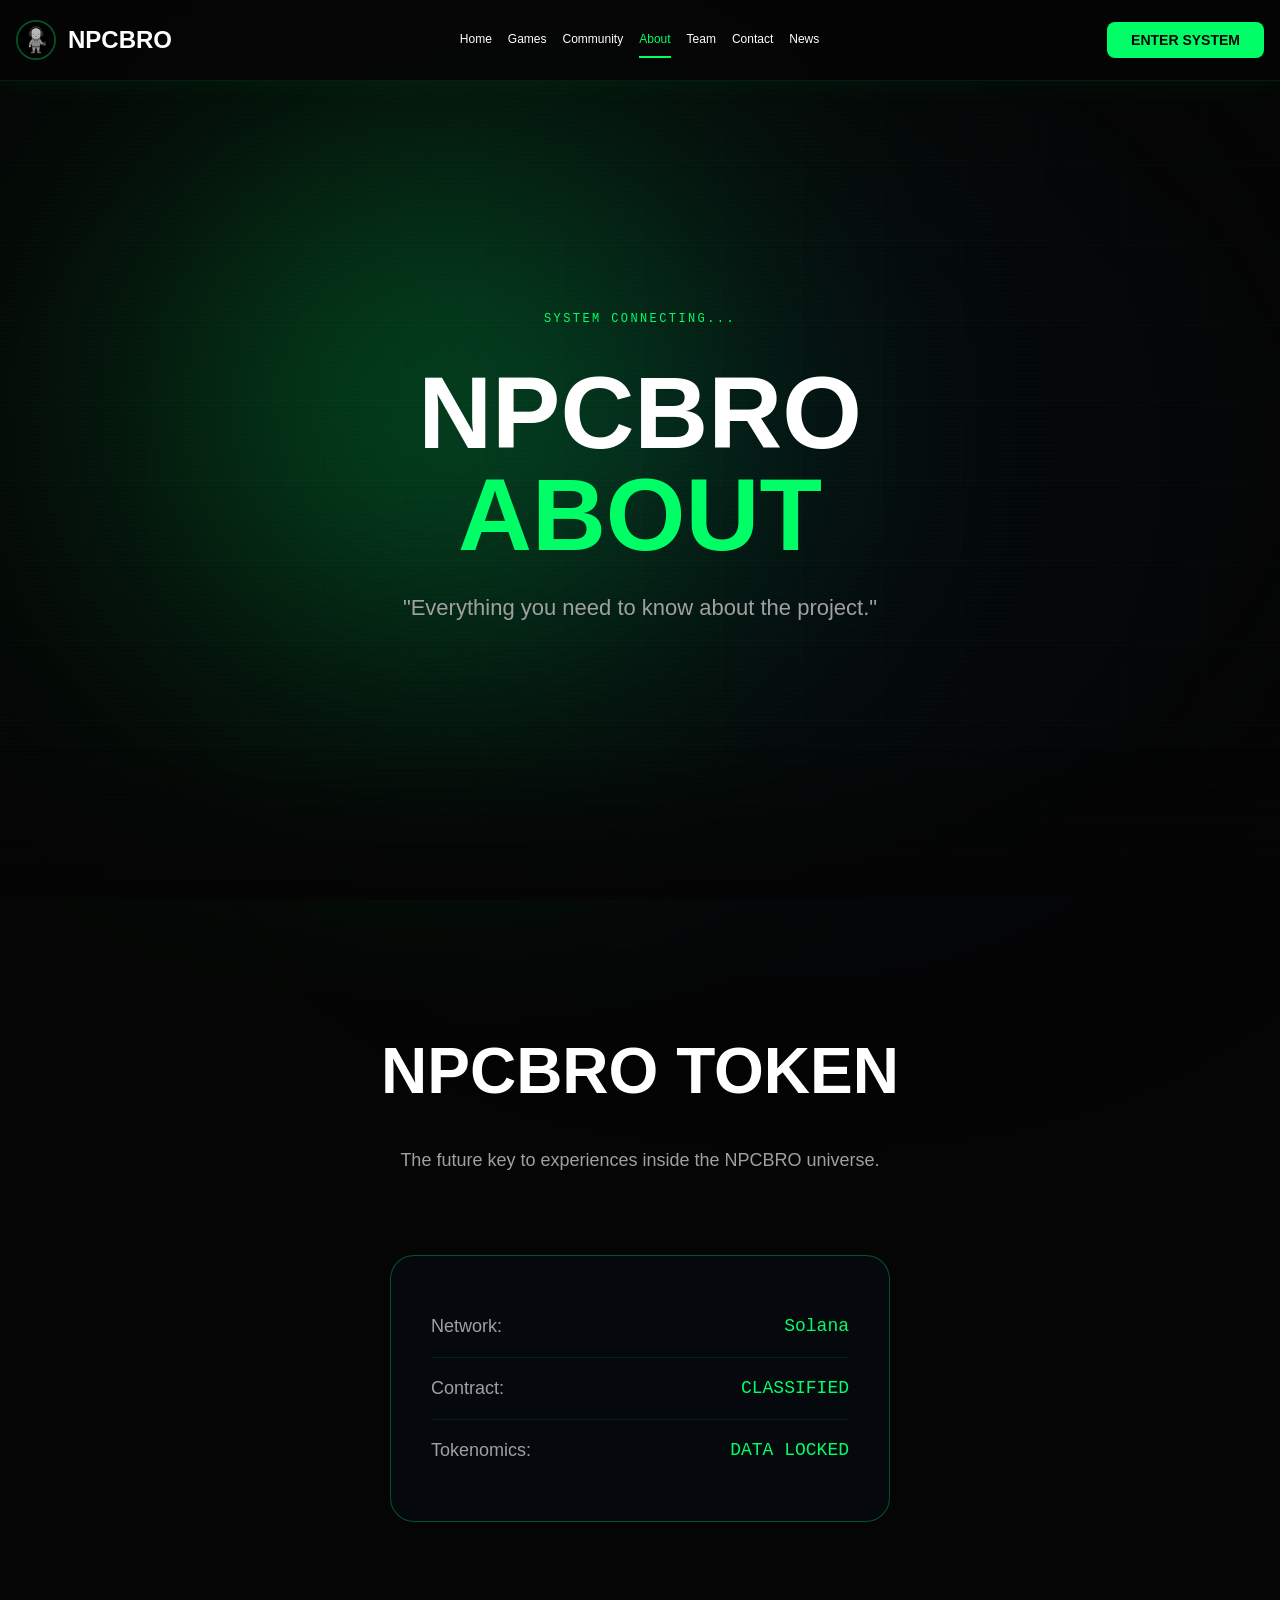
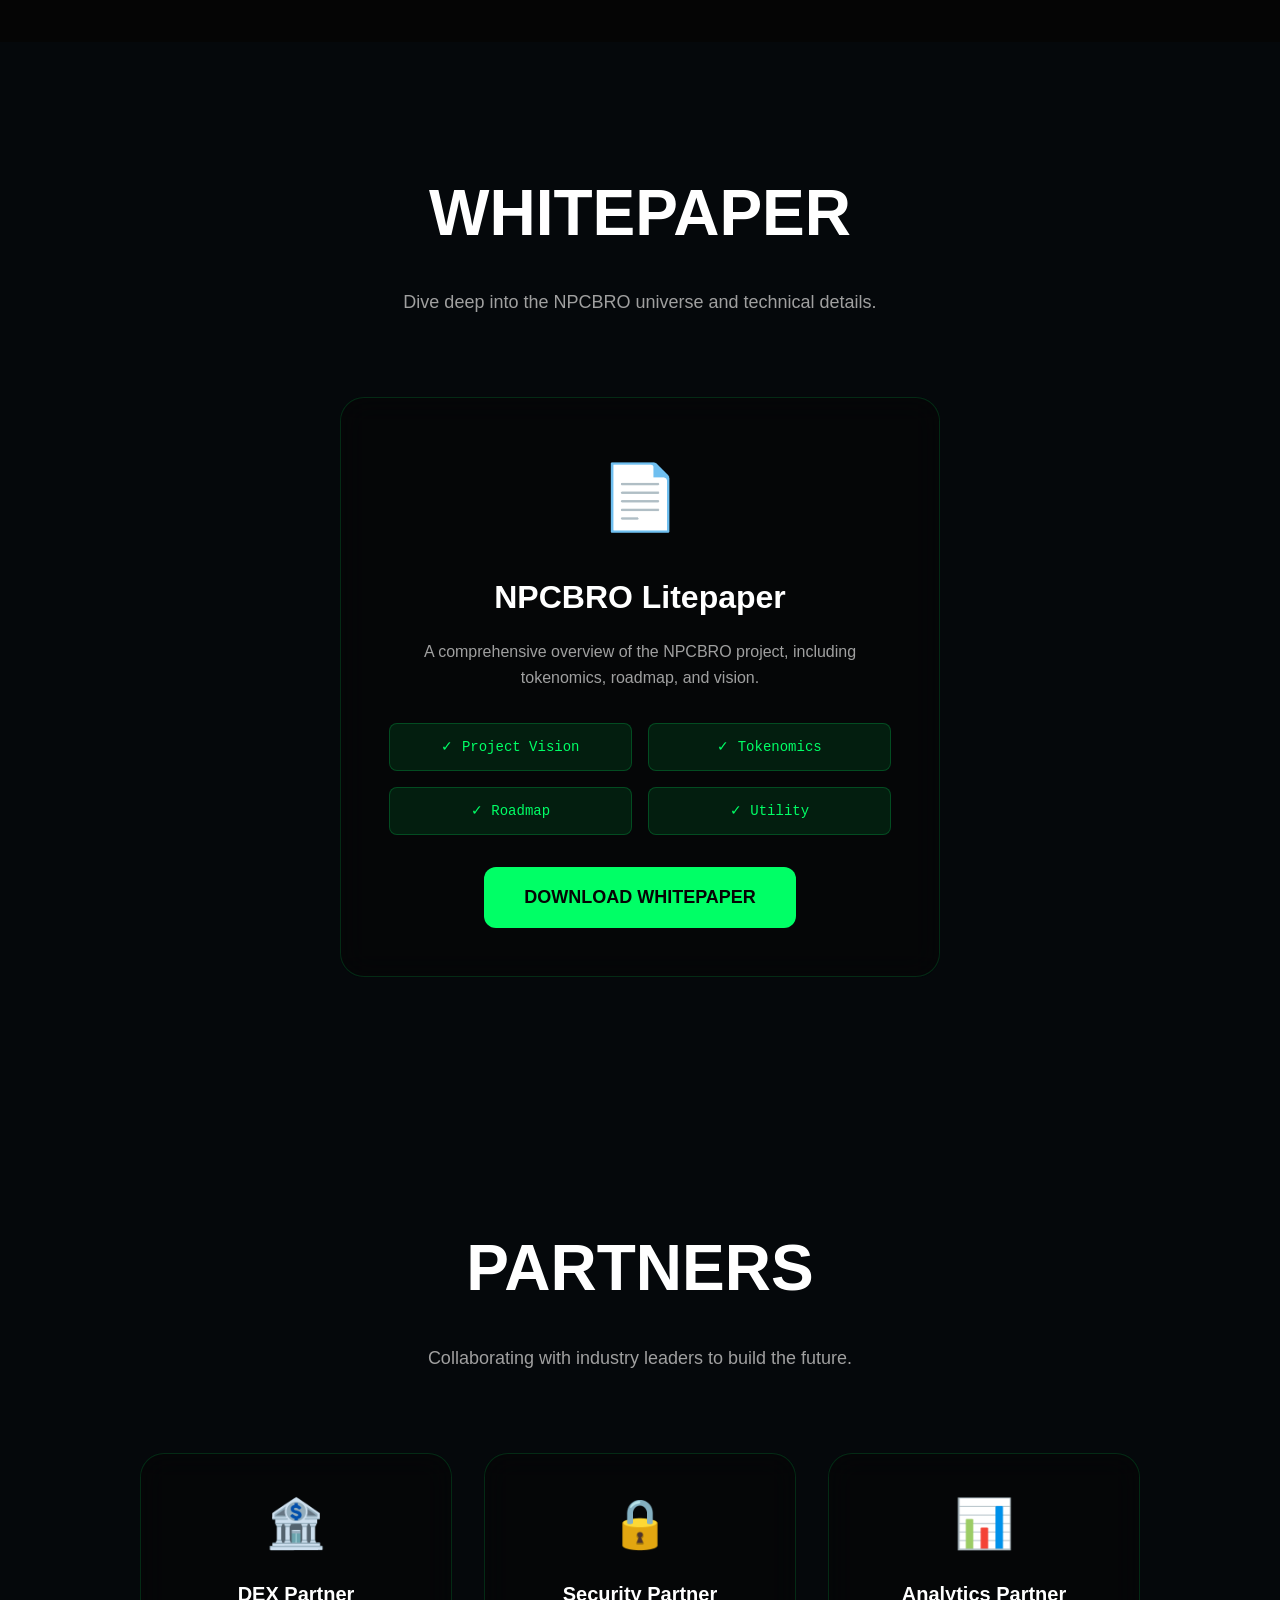
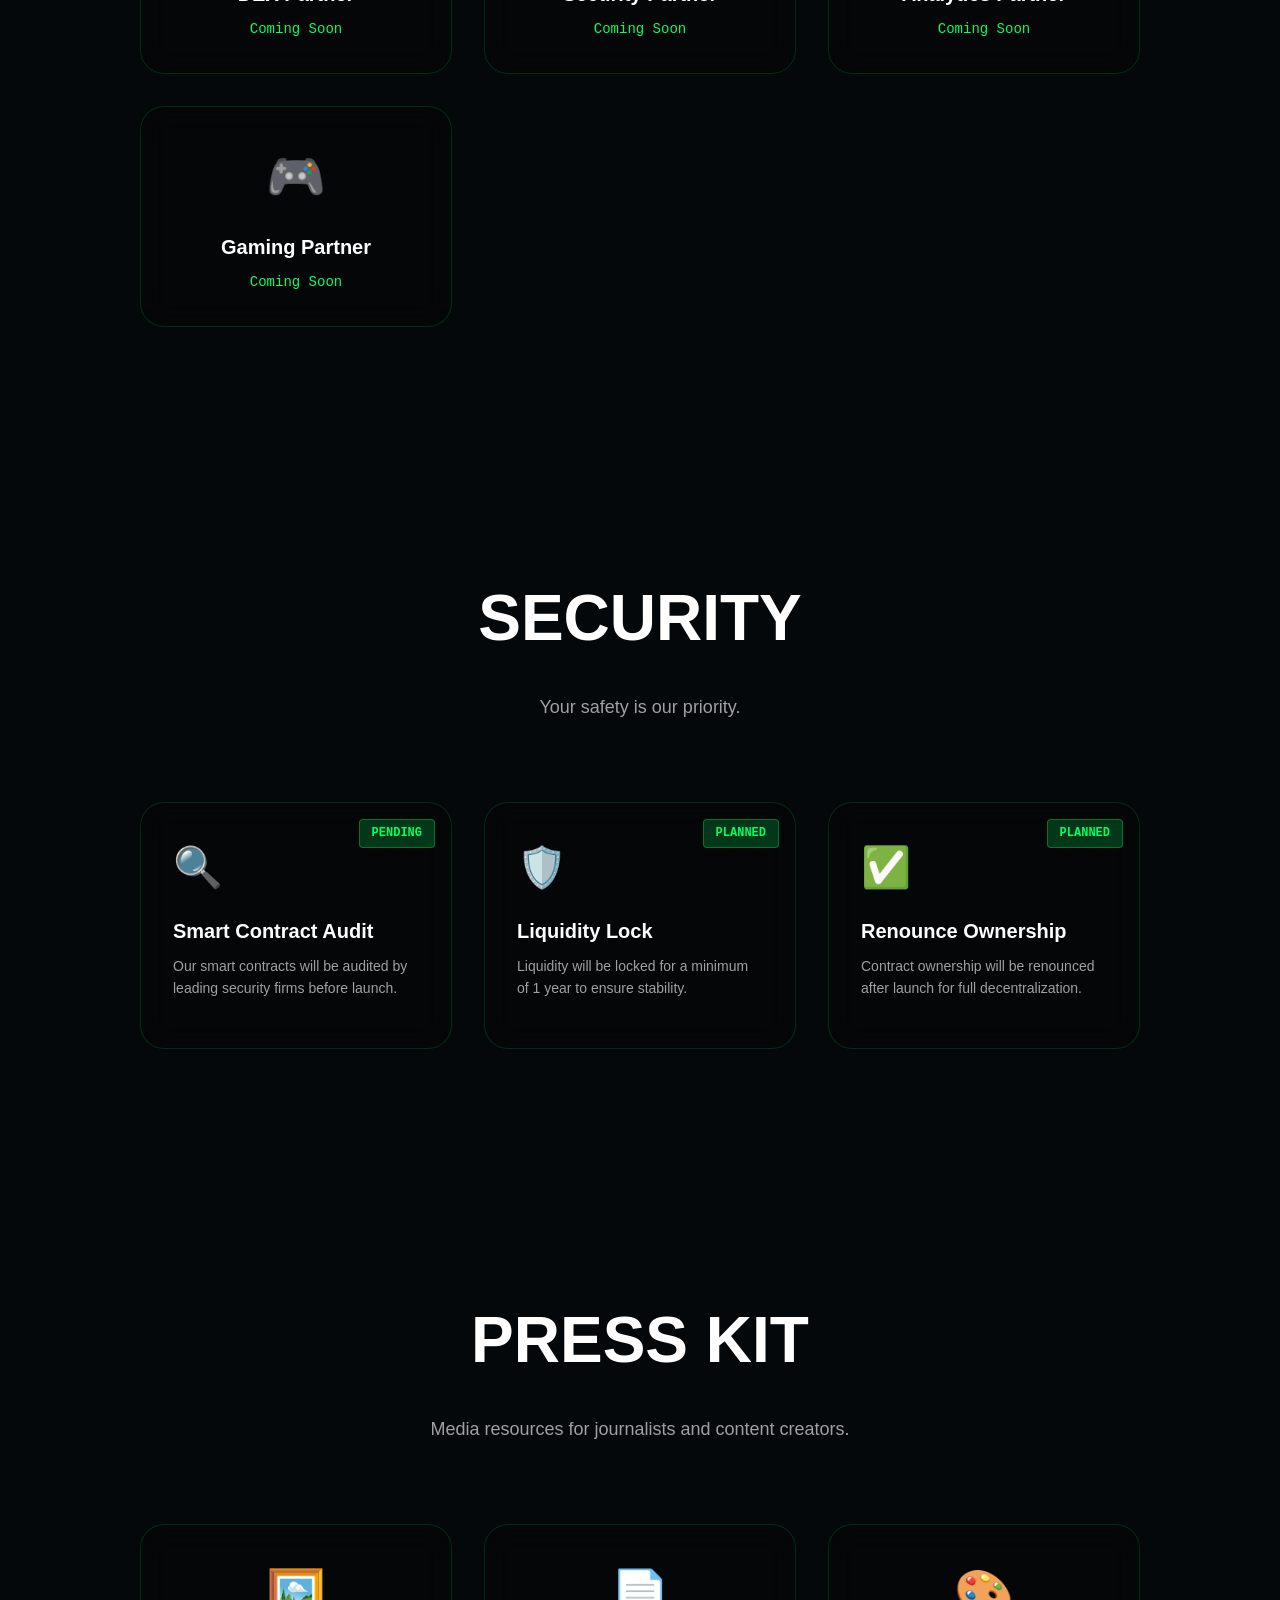
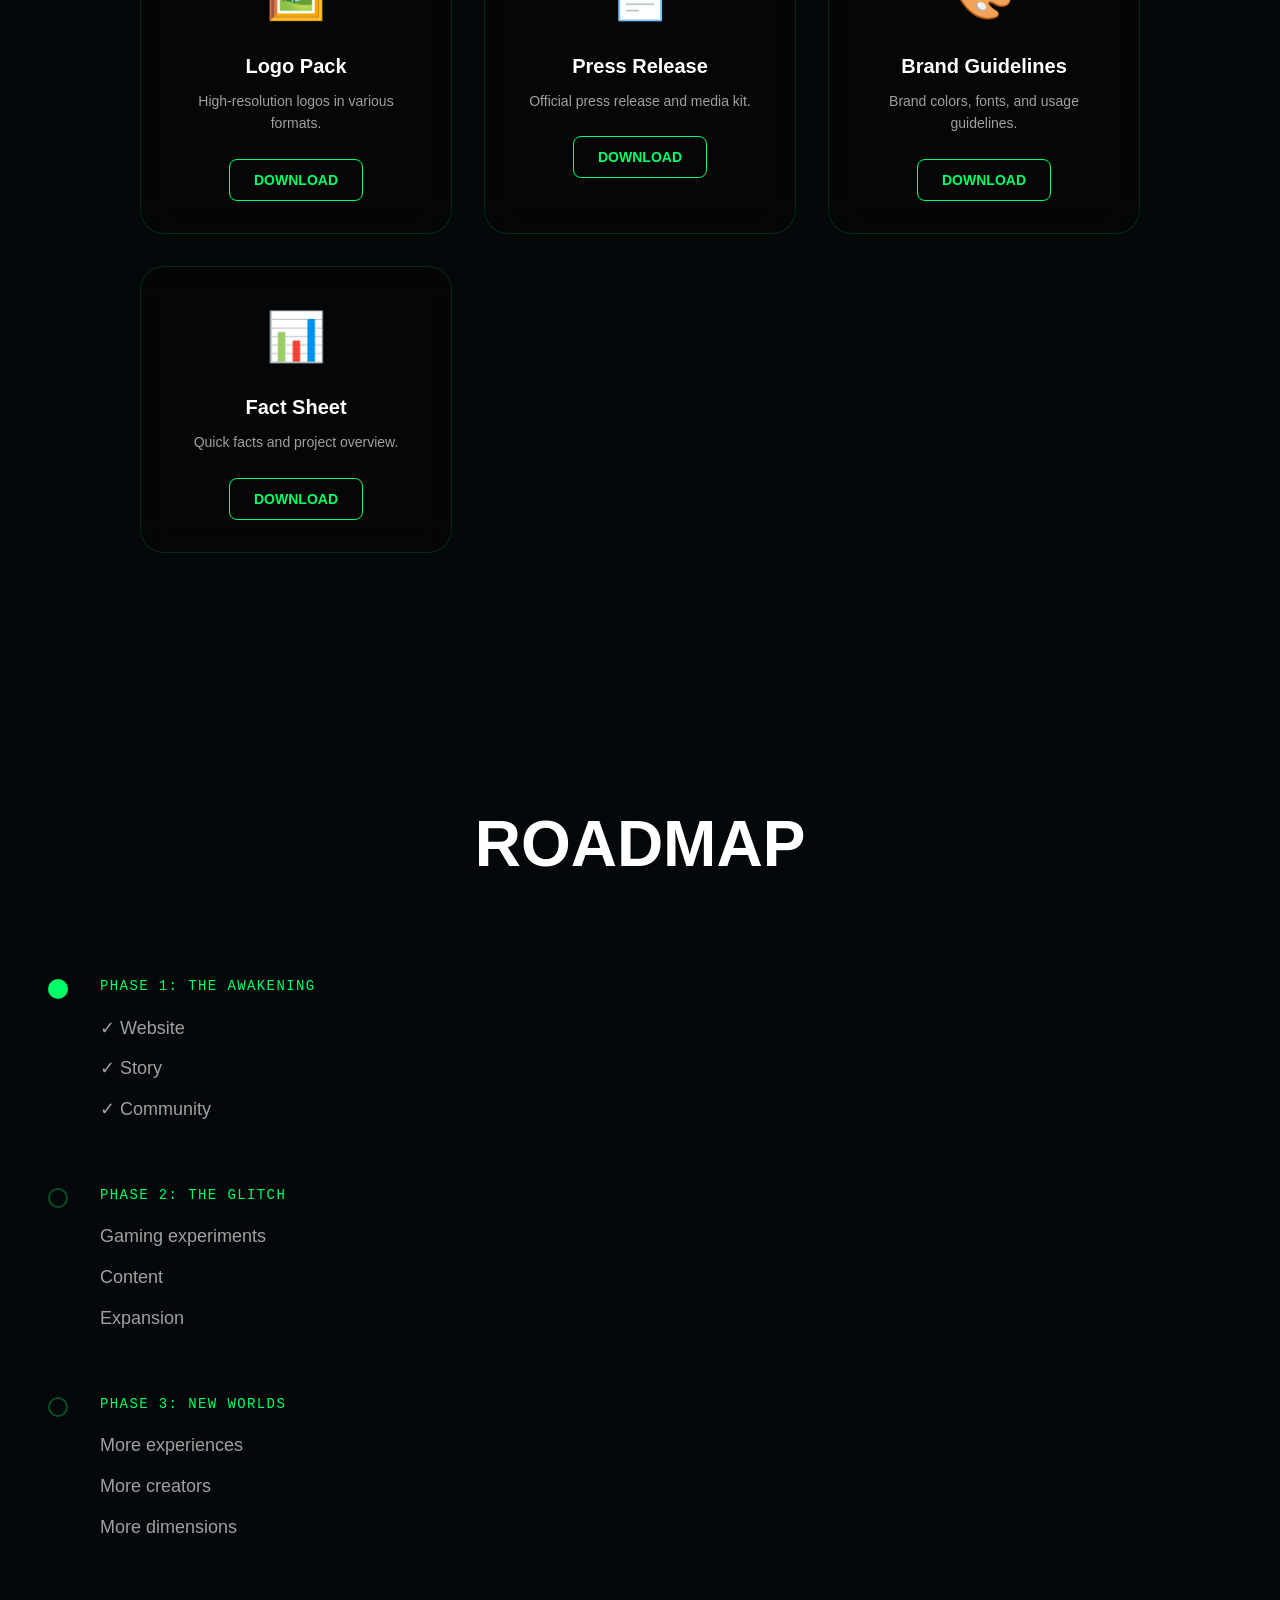
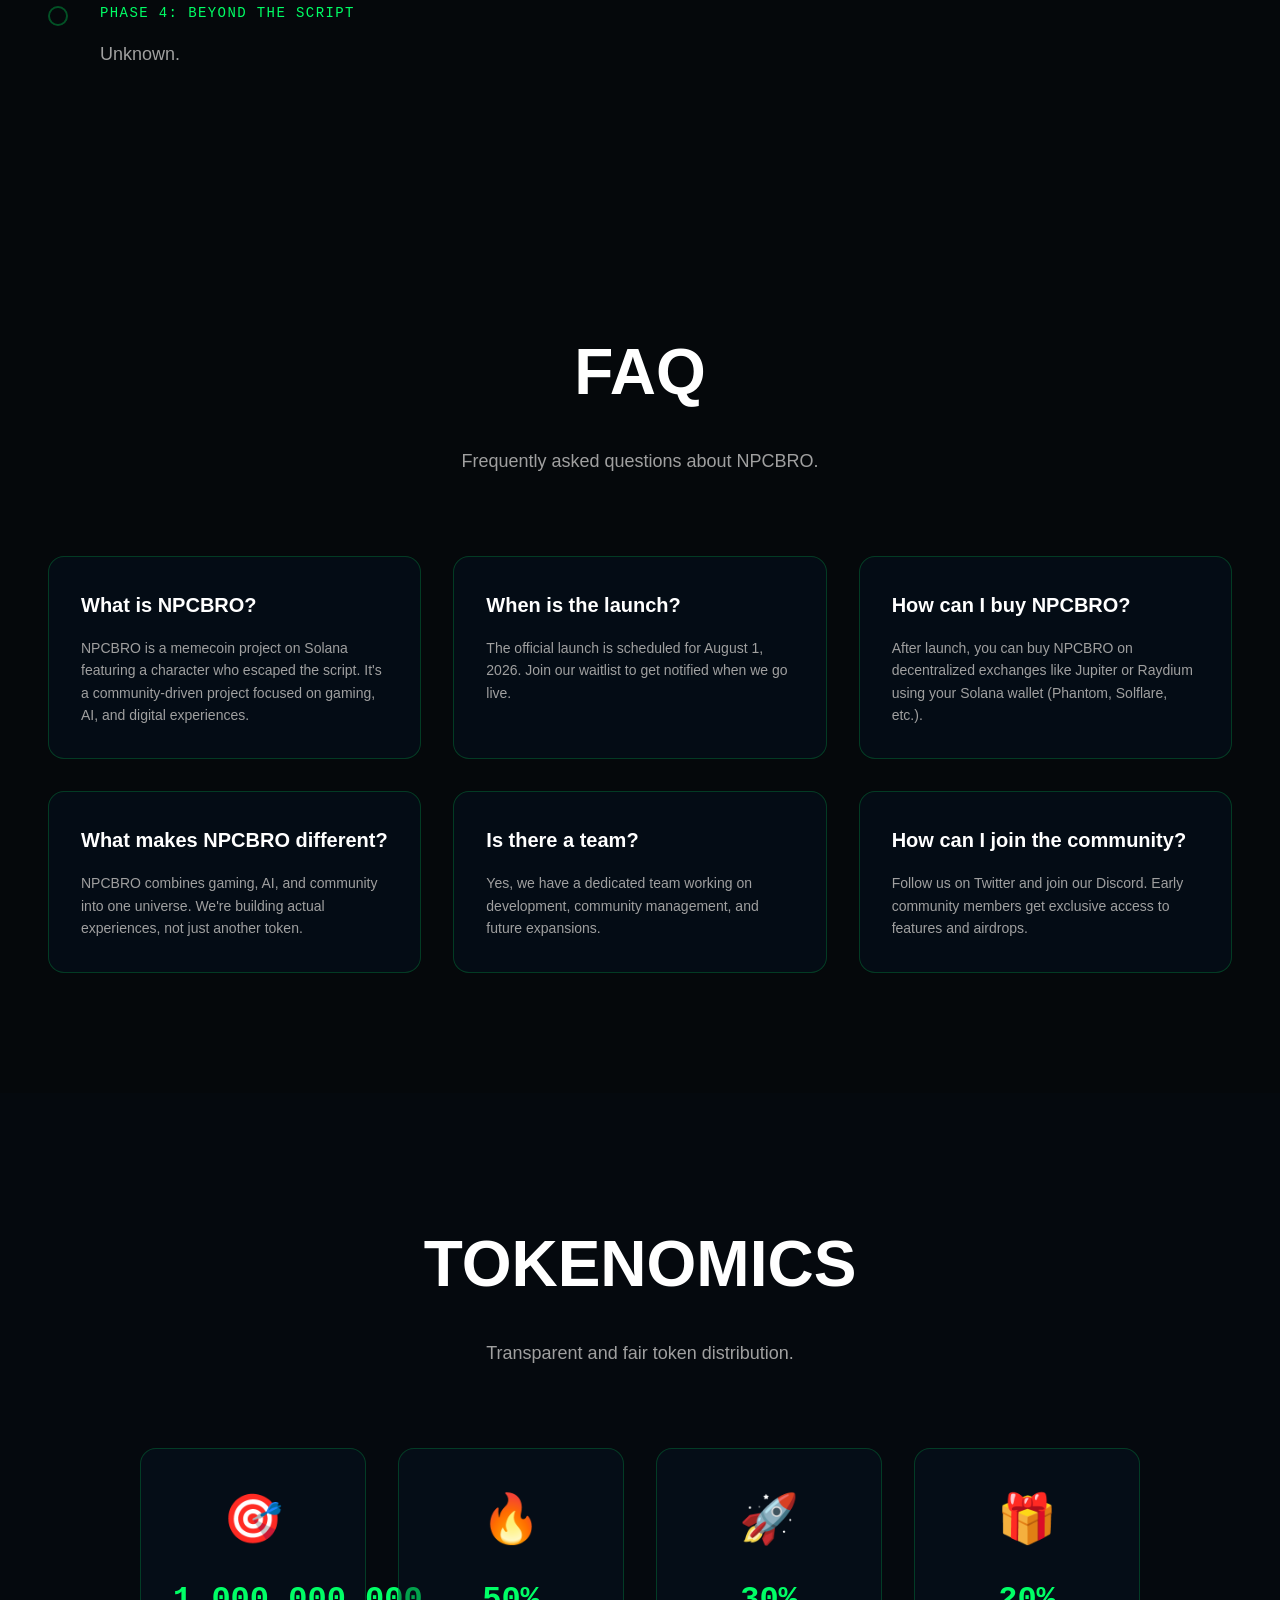
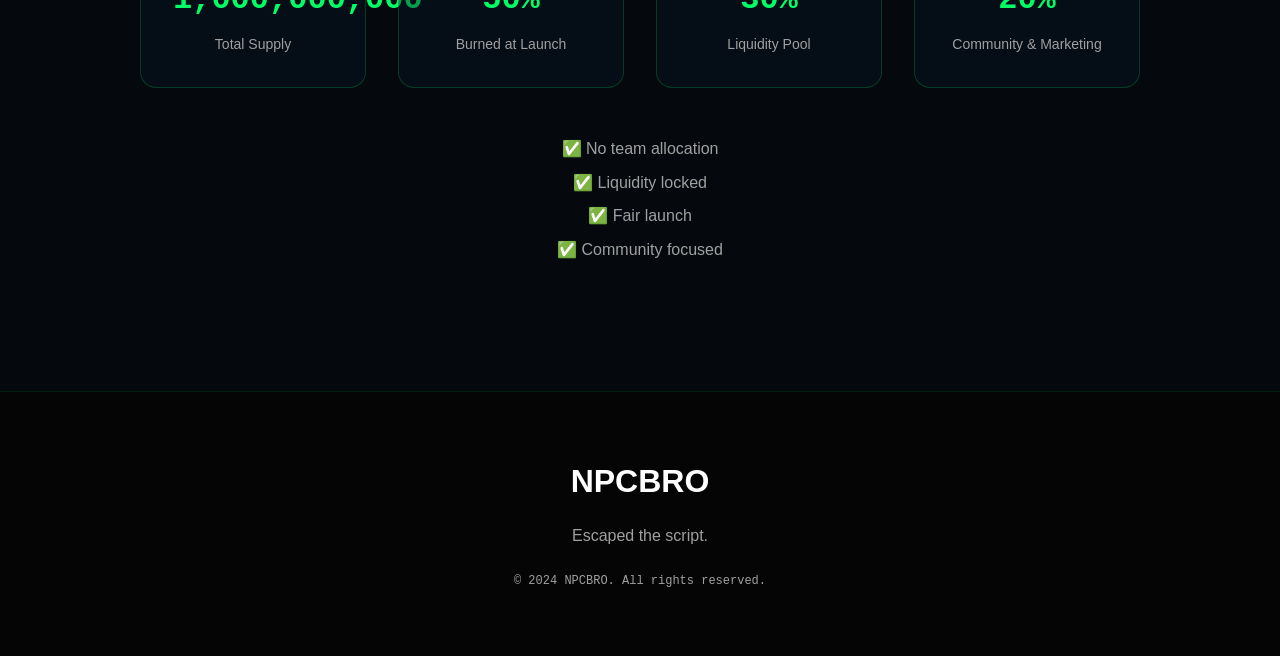
==== about.html @ cb031820 "Initial commit - NPCBRO website" ====
<!DOCTYPE html>
<html lang="en">
<head>
    <meta charset="UTF-8">
    <meta name="viewport" content="width=device-width, initial-scale=1.0">
    <title>NPCBRO - About</title>
    <link rel="stylesheet" href="styles.css">
</head>
<body>
    <!-- Loading Screen -->
    <div id="loading-screen" class="loading-screen">
        <div class="loading-content">
            <div class="loading-logo glitch-text">NPCBRO</div>
            <div class="loading-bar">
                <div class="loading-progress"></div>
            </div>
            <div class="loading-text">SYSTEM INITIALIZING...</div>
        </div>
    </div>

    <!-- Scroll Progress Bar -->
    <div class="scroll-progress" id="scrollProgress"></div>

    <!-- Back to Top Button -->
    <button class="back-to-top" id="backToTop">↑</button>
    <nav class="navbar">
        <div class="nav-container">
            <a href="index.html" class="logo">
                <img src="download.jpg" alt="NPCBRO" class="logo-mascot">
                <span>NPCBRO</span>
            </a>
            <div class="nav-links">
                <a href="index.html">Home</a>
                <a href="games.html">Games</a>
                <a href="community.html">Community</a>
                <a href="about.html" class="active">About</a>
                <a href="team.html">Team</a>
                <a href="contact.html">Contact</a>
                <a href="news.html">News</a>
            </div>
            <button class="enter-btn">ENTER SYSTEM</button>
            <div class="hamburger" id="hamburger">
                <span></span>
                <span></span>
                <span></span>
            </div>
        </div>
    </nav>

    <!-- Mobile Menu -->
    <div class="mobile-menu" id="mobileMenu">
        <a href="index.html">Home</a>
        <a href="games.html">Games</a>
        <a href="community.html">Community</a>
        <a href="about.html">About</a>
        <a href="team.html">Team</a>
        <a href="contact.html">Contact</a>
        <a href="news.html">News</a>
        <div class="mobile-menu-buttons">
            <button class="enter-btn">ENTER SYSTEM</button>
        </div>
    </div>

    <div class="background-effects">
        <div class="gradient-orb orb-1"></div>
        <div class="gradient-orb orb-2"></div>
        <div class="grid-pattern"></div>
        <div class="particles">
            <div class="particle" style="left: 10%; animation-delay: 0s;"></div>
            <div class="particle" style="left: 20%; animation-delay: 2s;"></div>
            <div class="particle" style="left: 30%; animation-delay: 4s;"></div>
            <div class="particle" style="left: 40%; animation-delay: 6s;"></div>
            <div class="particle" style="left: 50%; animation-delay: 8s;"></div>
            <div class="particle" style="left: 60%; animation-delay: 10s;"></div>
            <div class="particle" style="left: 70%; animation-delay: 12s;"></div>
            <div class="particle" style="left: 80%; animation-delay: 14s;"></div>
            <div class="particle" style="left: 90%; animation-delay: 1s;"></div>
            <div class="particle" style="left: 15%; animation-delay: 3s;"></div>
            <div class="particle" style="left: 25%; animation-delay: 5s;"></div>
            <div class="particle" style="left: 35%; animation-delay: 7s;"></div>
            <div class="particle" style="left: 45%; animation-delay: 9s;"></div>
            <div class="particle" style="left: 55%; animation-delay: 11s;"></div>
            <div class="particle" style="left: 65%; animation-delay: 13s;"></div>
            <div class="particle" style="left: 75%; animation-delay: 15s;"></div>
            <div class="particle" style="left: 85%; animation-delay: 17s;"></div>
            <div class="particle" style="left: 95%; animation-delay: 19s;"></div>
        </div>
        <div class="fog-layer"></div>
        <div class="glitch-overlay"></div>
    </div>

    <section class="hero">
        <div class="hero-content">
            <div class="system-status">SYSTEM CONNECTING...</div>
            <h1 class="hero-title">
                <span class="title-main">NPCBRO</span>
                <span class="title-accent glitch-text">ABOUT</span>
            </h1>
            <p class="hero-subtitle">"Everything you need to know about the project."</p>
        </div>
    </section>

    <section class="token-section">
        <div class="container">
            <div class="section-header">
                <h2>NPCBRO TOKEN</h2>
                <p>The future key to experiences inside the NPCBRO universe.</p>
            </div>

            <div class="token-card">
                <div class="token-row">
                    <span>Network:</span>
                    <span class="accent">Solana</span>
                </div>
                <div class="token-row">
                    <span>Contract:</span>
                    <span class="accent">CLASSIFIED</span>
                </div>
                <div class="token-row">
                    <span>Tokenomics:</span>
                    <span class="accent">DATA LOCKED</span>
                </div>
            </div>
        </div>
    </section>

    <section class="whitepaper-section">
        <div class="container">
            <div class="section-header">
                <h2>WHITEPAPER</h2>
                <p>Dive deep into the NPCBRO universe and technical details.</p>
            </div>

            <div class="whitepaper-card">
                <div class="whitepaper-icon">📄</div>
                <h3>NPCBRO Litepaper</h3>
                <p>A comprehensive overview of the NPCBRO project, including tokenomics, roadmap, and vision.</p>
                <div class="whitepaper-features">
                    <div class="feature-item">✓ Project Vision</div>
                    <div class="feature-item">✓ Tokenomics</div>
                    <div class="feature-item">✓ Roadmap</div>
                    <div class="feature-item">✓ Utility</div>
                </div>
                <button class="btn-primary">DOWNLOAD WHITEPAPER</button>
            </div>
        </div>
    </section>

    <section class="partners-section">
        <div class="container">
            <div class="section-header">
                <h2>PARTNERS</h2>
                <p>Collaborating with industry leaders to build the future.</p>
            </div>

            <div class="partners-grid">
                <div class="partner-card">
                    <div class="partner-logo">🏦</div>
                    <h3>DEX Partner</h3>
                    <p>Coming Soon</p>
                </div>
                <div class="partner-card">
                    <div class="partner-logo">🔒</div>
                    <h3>Security Partner</h3>
                    <p>Coming Soon</p>
                </div>
                <div class="partner-card">
                    <div class="partner-logo">📊</div>
                    <h3>Analytics Partner</h3>
                    <p>Coming Soon</p>
                </div>
                <div class="partner-card">
                    <div class="partner-logo">🎮</div>
                    <h3>Gaming Partner</h3>
                    <p>Coming Soon</p>
                </div>
            </div>
        </div>
    </section>

    <section class="security-section">
        <div class="container">
            <div class="section-header">
                <h2>SECURITY</h2>
                <p>Your safety is our priority.</p>
            </div>

            <div class="security-grid">
                <div class="security-card">
                    <div class="security-icon">🔍</div>
                    <h3>Smart Contract Audit</h3>
                    <p>Our smart contracts will be audited by leading security firms before launch.</p>
                    <div class="security-status">PENDING</div>
                </div>
                <div class="security-card">
                    <div class="security-icon">🛡️</div>
                    <h3>Liquidity Lock</h3>
                    <p>Liquidity will be locked for a minimum of 1 year to ensure stability.</p>
                    <div class="security-status">PLANNED</div>
                </div>
                <div class="security-card">
                    <div class="security-icon">✅</div>
                    <h3>Renounce Ownership</h3>
                    <p>Contract ownership will be renounced after launch for full decentralization.</p>
                    <div class="security-status">PLANNED</div>
                </div>
            </div>
        </div>
    </section>

    <section class="presskit-section">
        <div class="container">
            <div class="section-header">
                <h2>PRESS KIT</h2>
                <p>Media resources for journalists and content creators.</p>
            </div>

            <div class="presskit-grid">
                <div class="presskit-card">
                    <div class="presskit-icon">🖼️</div>
                    <h3>Logo Pack</h3>
                    <p>High-resolution logos in various formats.</p>
                    <button class="btn-secondary">DOWNLOAD</button>
                </div>
                <div class="presskit-card">
                    <div class="presskit-icon">📄</div>
                    <h3>Press Release</h3>
                    <p>Official press release and media kit.</p>
                    <button class="btn-secondary">DOWNLOAD</button>
                </div>
                <div class="presskit-card">
                    <div class="presskit-icon">🎨</div>
                    <h3>Brand Guidelines</h3>
                    <p>Brand colors, fonts, and usage guidelines.</p>
                    <button class="btn-secondary">DOWNLOAD</button>
                </div>
                <div class="presskit-card">
                    <div class="presskit-icon">📊</div>
                    <h3>Fact Sheet</h3>
                    <p>Quick facts and project overview.</p>
                    <button class="btn-secondary">DOWNLOAD</button>
                </div>
            </div>
        </div>
    </section>

    <section class="roadmap-section">
        <div class="container">
            <div class="section-header">
                <h2>ROADMAP</h2>
            </div>

            <div class="roadmap">
                <div class="roadmap-item completed">
                    <div class="roadmap-marker"></div>
                    <div class="roadmap-content">
                        <div class="roadmap-phase">PHASE 1: THE AWAKENING</div>
                        <ul class="roadmap-list">
                            <li>✓ Website</li>
                            <li>✓ Story</li>
                            <li>✓ Community</li>
                        </ul>
                    </div>
                </div>

                <div class="roadmap-item">
                    <div class="roadmap-marker"></div>
                    <div class="roadmap-content">
                        <div class="roadmap-phase">PHASE 2: THE GLITCH</div>
                        <ul class="roadmap-list">
                            <li>Gaming experiments</li>
                            <li>Content</li>
                            <li>Expansion</li>
                        </ul>
                    </div>
                </div>

                <div class="roadmap-item">
                    <div class="roadmap-marker"></div>
                    <div class="roadmap-content">
                        <div class="roadmap-phase">PHASE 3: NEW WORLDS</div>
                        <ul class="roadmap-list">
                            <li>More experiences</li>
                            <li>More creators</li>
                            <li>More dimensions</li>
                        </ul>
                    </div>
                </div>

                <div class="roadmap-item">
                    <div class="roadmap-marker"></div>
                    <div class="roadmap-content">
                        <div class="roadmap-phase">PHASE 4: BEYOND THE SCRIPT</div>
                        <ul class="roadmap-list">
                            <li>Unknown.</li>
                        </ul>
                    </div>
                </div>
            </div>
        </div>
    </section>

    <section class="faq-section">
        <div class="container">
            <div class="section-header">
                <h2>FAQ</h2>
                <p>Frequently asked questions about NPCBRO.</p>
            </div>

            <div class="faq-grid">
                <div class="faq-item">
                    <h3 class="faq-question">What is NPCBRO?</h3>
                    <p class="faq-answer">NPCBRO is a memecoin project on Solana featuring a character who escaped the script. It's a community-driven project focused on gaming, AI, and digital experiences.</p>
                </div>
                <div class="faq-item">
                    <h3 class="faq-question">When is the launch?</h3>
                    <p class="faq-answer">The official launch is scheduled for August 1, 2026. Join our waitlist to get notified when we go live.</p>
                </div>
                <div class="faq-item">
                    <h3 class="faq-question">How can I buy NPCBRO?</h3>
                    <p class="faq-answer">After launch, you can buy NPCBRO on decentralized exchanges like Jupiter or Raydium using your Solana wallet (Phantom, Solflare, etc.).</p>
                </div>
                <div class="faq-item">
                    <h3 class="faq-question">What makes NPCBRO different?</h3>
                    <p class="faq-answer">NPCBRO combines gaming, AI, and community into one universe. We're building actual experiences, not just another token.</p>
                </div>
                <div class="faq-item">
                    <h3 class="faq-question">Is there a team?</h3>
                    <p class="faq-answer">Yes, we have a dedicated team working on development, community management, and future expansions.</p>
                </div>
                <div class="faq-item">
                    <h3 class="faq-question">How can I join the community?</h3>
                    <p class="faq-answer">Follow us on Twitter and join our Discord. Early community members get exclusive access to features and airdrops.</p>
                </div>
            </div>
        </div>
    </section>

    <section class="tokenomics-section">
        <div class="container">
            <div class="section-header">
                <h2>TOKENOMICS</h2>
                <p>Transparent and fair token distribution.</p>
            </div>

            <div class="tokenomics-grid">
                <div class="tokenomics-item">
                    <div class="tokenomics-icon">🎯</div>
                    <div class="tokenomics-value">1,000,000,000</div>
                    <div class="tokenomics-label">Total Supply</div>
                </div>
                <div class="tokenomics-item">
                    <div class="tokenomics-icon">🔥</div>
                    <div class="tokenomics-value">50%</div>
                    <div class="tokenomics-label">Burned at Launch</div>
                </div>
                <div class="tokenomics-item">
                    <div class="tokenomics-icon">🚀</div>
                    <div class="tokenomics-value">30%</div>
                    <div class="tokenomics-label">Liquidity Pool</div>
                </div>
                <div class="tokenomics-item">
                    <div class="tokenomics-icon">🎁</div>
                    <div class="tokenomics-value">20%</div>
                    <div class="tokenomics-label">Community & Marketing</div>
                </div>
            </div>

            <div class="tokenomics-info">
                <p>✅ No team allocation</p>
                <p>✅ Liquidity locked</p>
                <p>✅ Fair launch</p>
                <p>✅ Community focused</p>
            </div>
        </div>
    </section>

    <footer>
        <div class="container">
            <div class="footer-logo glitch-text">NPCBRO</div>
            <p>Escaped the script.</p>
            <div class="copyright">© 2024 NPCBRO. All rights reserved.</div>
        </div>
    </footer>

    <script>
        // Parallax effect on scroll
        window.addEventListener('scroll', () => {
            const scrolled = window.pageYOffset;
            const orbs = document.querySelectorAll('.gradient-orb');
            orbs.forEach((orb, index) => {
                const speed = 0.1 + (index * 0.05);
                orb.style.transform = `translateY(${scrolled * speed}px)`;
            });
        });

        // Loading Screen
        window.addEventListener('load', function() {
            const loadingScreen = document.getElementById('loading-screen');
            setTimeout(() => {
                loadingScreen.classList.add('hidden');
                setTimeout(() => {
                    loadingScreen.style.display = 'none';
                }, 500);
            }, 2000);
        });

        // Navbar scroll effect
        window.addEventListener('scroll', function() {
            const navbar = document.querySelector('.navbar');
            if (window.pageYOffset > 50) {
                navbar.classList.add('scrolled');
            } else {
                navbar.classList.remove('scrolled');
            }
        });

        // Mobile menu toggle
        const hamburger = document.getElementById('hamburger');
        const mobileMenu = document.getElementById('mobileMenu');

        hamburger.addEventListener('click', function() {
            hamburger.classList.toggle('active');
            mobileMenu.classList.toggle('active');
        });

        // Close mobile menu when clicking a link
        mobileMenu.querySelectorAll('a').forEach(link => {
            link.addEventListener('click', function() {
                hamburger.classList.remove('active');
                mobileMenu.classList.remove('active');
            });
        });

        // Scroll Progress Bar
        window.addEventListener('scroll', function() {
            const scrollProgress = document.getElementById('scrollProgress');
            const scrollTop = window.pageYOffset;
            const docHeight = document.documentElement.scrollHeight - window.innerHeight;
            const scrollPercent = (scrollTop / docHeight) * 100;
            scrollProgress.style.width = scrollPercent + '%';
        });

        // Back to Top Button
        const backToTop = document.getElementById('backToTop');
        window.addEventListener('scroll', function() {
            if (window.pageYOffset > 500) {
                backToTop.classList.add('visible');
            } else {
                backToTop.classList.remove('visible');
            }
        });

        backToTop.addEventListener('click', function() {
            window.scrollTo({ top: 0, behavior: 'smooth' });
        });
    </script>
</body>
</html>
---- styles.css ----
* {
    margin: 0;
    padding: 0;
    box-sizing: border-box;
}

html, body {
    width: 100%;
    max-width: 100vw;
    overflow-x: hidden;
    position: relative;
    min-width: 320px;
}

input, textarea, select {
    font-size: 16px !important;
}

:root {
    --background: #050505;
    --foreground: #FFFFFF;
    --secondary: #071426;
    --accent: #00FF66;
    --text-secondary: #A0A0A0;
}

body {
    font-family: -apple-system, BlinkMacSystemFont, 'Segoe UI', Roboto, sans-serif;
    background: var(--background);
    color: var(--foreground);
    line-height: 1.6;
    overflow-x: hidden;
    max-width: 100vw;
    width: 100%;
    font-size: 16px;
    min-width: 320px;
}

html {
    scroll-behavior: smooth;
    overflow-x: hidden;
    font-size: 16px;
    -webkit-text-size-adjust: 100%;
    -ms-text-size-adjust: 100%;
    text-size-adjust: 100%;
}

/* Background Effects */
.background-effects {
    position: fixed;
    top: 0;
    left: 0;
    right: 0;
    bottom: 0;
    pointer-events: none;
    z-index: 0;
}

.gradient-orb {
    position: absolute;
    border-radius: 50%;
    filter: blur(150px);
    opacity: 0.4;
}

.orb-1 {
    top: 10%;
    left: 10%;
    width: 600px;
    height: 600px;
    background: var(--accent);
    animation: float 20s ease-in-out infinite;
}

.orb-2 {
    bottom: 10%;
    right: 10%;
    width: 700px;
    height: 700px;
    background: var(--secondary);
    animation: float 25s ease-in-out infinite reverse;
}

.grid-pattern {
    position: absolute;
    top: 0;
    left: 0;
    right: 0;
    bottom: 0;
    background-image: 
        linear-gradient(rgba(0, 255, 102, 0.02) 1px, transparent 1px),
        linear-gradient(90deg, rgba(0, 255, 102, 0.02) 1px, transparent 1px);
    background-size: 80px 80px;
    animation: gridMove 30s linear infinite;
}

.particles {
    position: absolute;
    top: 0;
    left: 0;
    right: 0;
    bottom: 0;
    overflow: hidden;
}

.particle {
    position: absolute;
    width: 2px;
    height: 2px;
    background: var(--accent);
    border-radius: 50%;
    opacity: 0.3;
    animation: particleFloat 15s linear infinite;
}

.fog-layer {
    position: absolute;
    top: 0;
    left: 0;
    right: 0;
    bottom: 0;
    background: radial-gradient(ellipse at center, transparent 0%, rgba(5, 5, 5, 0.8) 100%);
    pointer-events: none;
}

.glitch-overlay {
    position: absolute;
    top: 0;
    left: 0;
    right: 0;
    bottom: 0;
    background:
        repeating-linear-gradient(
            0deg,
            transparent,
            transparent 2px,
            rgba(0, 255, 102, 0.03) 2px,
            rgba(0, 255, 102, 0.03) 4px
        );
    opacity: 0.3;
    pointer-events: none;
    animation: glitchMove 8s linear infinite;
}

/* Navigation */
.navbar {
    position: fixed;
    top: 0;
    left: 0;
    right: 0;
    z-index: 1000;
    background: rgba(5, 5, 5, 0.9);
    backdrop-filter: blur(20px);
    border-bottom: 1px solid rgba(0, 255, 102, 0.1);
    transition: all 0.3s ease;
    box-shadow: 0 4px 30px rgba(0, 255, 102, 0.05);
}

.navbar.scrolled {
    background: rgba(5, 5, 5, 0.95);
    border-bottom: 1px solid rgba(0, 255, 102, 0.2);
    box-shadow: 0 4px 30px rgba(0, 255, 102, 0.1);
}

.nav-container {
    max-width: 1400px;
    margin: 0 auto;
    padding: 0 1rem;
    display: flex;
    align-items: center;
    justify-content: space-between;
    height: 80px;
    width: 100%;
    box-sizing: border-box;
}

.logo {
    display: flex;
    align-items: center;
    gap: 0.75rem;
    font-size: 1.5rem;
    font-weight: bold;
    cursor: pointer;
    transition: all 0.3s;
    position: relative;
    text-decoration: none;
    color: #FFFFFF;
}

.logo:visited {
    color: #FFFFFF;
}

.logo::after {
    content: '';
    position: absolute;
    bottom: -5px;
    left: 0;
    width: 0;
    height: 2px;
    background: var(--accent);
    transition: width 0.3s ease;
}

.logo:hover {
    color: var(--accent);
    transform: scale(1.05);
}

.logo:hover::after {
    width: 100%;
}

.logo-mascot {
    width: 40px;
    height: 40px;
    border-radius: 50%;
    object-fit: cover;
    object-position: center;
    border: 2px solid rgba(0, 255, 102, 0.3);
    transition: all 0.3s;
    animation: pulseGlow 3s ease-in-out infinite;
}

.logo:hover .logo-mascot {
    border-color: var(--accent);
    box-shadow: 0 0 20px rgba(0, 255, 102, 0.4);
}

.nav-links {
    display: flex;
    gap: 1rem;
    align-items: center;
    flex-wrap: nowrap;
    max-width: 100%;
    overflow-x: hidden;
}

.nav-links a {
    color: var(--foreground);
    text-decoration: none;
    font-size: 0.75rem;
    font-weight: 500;
    transition: all 0.3s;
    position: relative;
    padding: 0.5rem 0;
    white-space: nowrap;
}

.nav-links a::before {
    content: '';
    position: absolute;
    bottom: 0;
    left: 0;
    width: 0;
    height: 2px;
    background: var(--accent);
    transition: width 0.3s ease;
}

.nav-links a:hover {
    color: var(--accent);
    transform: translateY(-2px);
}

.nav-links a:hover::before {
    width: 100%;
}

.nav-links a.active {
    color: var(--accent);
}

.nav-links a.active::before {
    width: 100%;
}

.enter-btn {
    padding: 0.625rem 1.5rem;
    background: var(--accent);
    color: var(--background);
    border: none;
    border-radius: 8px;
    font-weight: bold;
    font-size: 0.875rem;
    cursor: pointer;
    transition: all 0.3s;
    position: relative;
    overflow: hidden;
}

.enter-btn::before {
    content: '';
    position: absolute;
    top: 0;
    left: -100%;
    width: 100%;
    height: 100%;
    background: linear-gradient(90deg, transparent, rgba(255, 255, 255, 0.3), transparent);
    transition: left 0.5s;
}

.enter-btn:hover::before {
    left: 100%;
}

.enter-btn:hover {
    background: rgba(0, 255, 102, 0.9);
    transform: scale(1.05);
    box-shadow: 0 0 20px rgba(0, 255, 102, 0.4);
}

/* Mobile Menu */
.hamburger {
    display: none;
    flex-direction: column;
    gap: 5px;
    cursor: pointer;
    padding: 10px;
    z-index: 1001;
}

.hamburger span {
    width: 25px;
    height: 2px;
    background: var(--accent);
    transition: all 0.3s ease;
}

.hamburger.active span:nth-child(1) {
    transform: rotate(45deg) translate(5px, 5px);
}

.hamburger.active span:nth-child(2) {
    opacity: 0;
}

.hamburger.active span:nth-child(3) {
    transform: rotate(-45deg) translate(7px, -6px);
}

.mobile-menu {
    display: none;
    position: fixed;
    top: 0;
    left: 0;
    width: 100%;
    height: 100%;
    background: rgba(5, 5, 5, 0.98);
    backdrop-filter: blur(20px);
    z-index: 999;
    flex-direction: column;
    align-items: center;
    justify-content: center;
    gap: 2rem;
    opacity: 0;
    visibility: hidden;
    transition: all 0.3s ease;
}

.mobile-menu.active {
    opacity: 1;
    visibility: visible;
}

.mobile-menu a {
    color: var(--foreground);
    text-decoration: none;
    font-size: 1.5rem;
    font-weight: bold;
    transition: color 0.3s;
}

.mobile-menu a:hover {
    color: var(--accent);
}

.mobile-menu-buttons {
    display: flex;
    flex-direction: column;
    gap: 1rem;
    margin-top: 2rem;
}

/* Container */
.container {
    max-width: 1400px;
    margin: 0 auto;
    padding: 0 2rem;
    position: relative;
    z-index: 1;
    width: 100%;
    box-sizing: border-box;
    max-width: 100%;
}

/* Hero Section */
.hero {
    min-height: 100vh;
    display: flex;
    flex-direction: column;
    align-items: center;
    justify-content: center;
    padding: 100px 1rem 0;
    text-align: center;
    position: relative;
    z-index: 1;
    overflow: hidden;
    width: 100%;
    box-sizing: border-box;
    will-change: transform;
    transform: translateZ(0);
}

.hero::after {
    content: '';
    position: absolute;
    bottom: 0;
    left: 0;
    right: 0;
    height: 150px;
    background: linear-gradient(to bottom, transparent, var(--background));
    pointer-events: none;
}

.hero-mascot {
    position: absolute;
    top: 0;
    left: 0;
    width: 100%;
    height: 100%;
    display: flex;
    align-items: center;
    justify-content: center;
    z-index: 0;
    opacity: 0.15;
    overflow: hidden;
}

.mascot-image {
    width: 100%;
    height: 100%;
    object-fit: contain;
    object-position: center;
    filter: blur(3px) brightness(0.7);
}

.hero-content {
    max-width: 1000px;
    animation: fadeInUp 1.5s ease-out;
    position: relative;
    z-index: 1;
}

.system-status {
    font-family: 'Courier New', monospace;
    font-size: 0.75rem;
    color: var(--accent);
    letter-spacing: 0.2em;
    margin-bottom: 2rem;
}

.hero-title {
    font-size: clamp(3rem, 8vw, 7.5rem);
    font-weight: bold;
    line-height: 1;
    margin-bottom: 1.5rem;
}

.title-main {
    display: block;
}

.title-accent {
    display: block;
    color: var(--accent);
}

.hero-subtitle {
    font-size: clamp(1.125rem, 2vw, 1.375rem);
    color: var(--text-secondary);
    font-weight: 300;
    margin-bottom: 4rem;
    max-width: 600px;
    margin-left: auto;
    margin-right: auto;
}

.hero-buttons {
    display: flex;
    gap: 1.5rem;
    justify-content: center;
    flex-wrap: wrap;
    margin-bottom: 5rem;
}

.btn-primary {
    padding: 1.25rem 2.5rem;
    background: var(--accent);
    color: var(--background);
    border: none;
    border-radius: 12px;
    font-weight: bold;
    font-size: 1.125rem;
    cursor: pointer;
    transition: all 0.3s;
}

.btn-primary:hover {
    background: rgba(0, 255, 102, 0.9);
    transform: scale(1.05);
    box-shadow: 0 0 30px rgba(0, 255, 102, 0.4);
}

.btn-secondary {
    padding: 1.25rem 2.5rem;
    background: transparent;
    color: var(--accent);
    border: 2px solid var(--accent);
    border-radius: 12px;
    font-weight: bold;
    font-size: 1.125rem;
    cursor: pointer;
    transition: all 0.3s;
}

.btn-secondary:hover {
    background: rgba(0, 255, 102, 0.1);
}

.system-info {
    font-family: 'Courier New', monospace;
    font-size: 0.75rem;
    color: var(--text-secondary);
    background: rgba(7, 20, 38, 0.3);
    padding: 1.5rem;
    border-radius: 12px;
    border: 1px solid rgba(0, 255, 102, 0.1);
    max-width: 300px;
    margin: 0 auto;
    text-align: left;
}

.info-row {
    display: flex;
    justify-content: space-between;
    margin-bottom: 0.5rem;
}

.info-row:last-child {
    margin-bottom: 0;
}

.accent {
    color: var(--accent);
}

.scroll-indicator {
    position: absolute;
    bottom: 3rem;
    left: 50%;
    transform: translateX(-50%);
    animation: bounce 2s infinite;
}

.scroll-mouse {
    width: 2rem;
    height: 3.5rem;
    border: 2px solid rgba(0, 255, 102, 0.5);
    border-radius: 1rem;
    display: flex;
    align-items: flex-start;
    justify-content: center;
    padding: 0.75rem;
}

.scroll-wheel {
    width: 0.375rem;
    height: 0.75rem;
    background: var(--accent);
    border-radius: 0.25rem;
    animation: scroll 2s infinite;
}

/* Section Styles */
section {
    padding: 120px 1rem;
    position: relative;
    z-index: 1;
    width: 100%;
    box-sizing: border-box;
}

.calculator-section::before {
    content: '';
    position: absolute;
    top: 0;
    left: 0;
    right: 0;
    height: 150px;
    background: linear-gradient(to top, transparent, var(--background));
    pointer-events: none;
}

.section-header {
    text-align: center;
    margin-bottom: 5rem;
}

.section-header h2 {
    font-size: clamp(2.5rem, 5vw, 4.375rem);
    font-weight: bold;
    margin-bottom: 1.5rem;
}

.section-header h3 {
    font-size: clamp(1.75rem, 3vw, 2.25rem);
    color: var(--accent);
    margin-bottom: 3rem;
}

.section-header p {
    font-size: 1.125rem;
    color: var(--text-secondary);
    max-width: 600px;
    margin: 0 auto;
}

/* Story Section */
.story-section {
    background: rgba(7, 20, 38, 0.2);
}

.story-chapters {
    display: flex;
    flex-direction: column;
    gap: 8rem;
}

.chapter {
    display: grid;
    grid-template-columns: 1fr 1fr;
    gap: 4rem;
    align-items: center;
}

.chapter-reverse {
    direction: rtl;
}

.chapter-reverse .chapter-content {
    direction: ltr;
}

.chapter-visual {
    background: rgba(7, 20, 38, 0.5);
    border-radius: 1.5rem;
    border: 1px solid rgba(0, 255, 102, 0.2);
    display: flex;
    align-items: center;
    justify-content: center;
    animation: float 6s ease-in-out infinite;
    overflow: hidden;
    position: relative;
    height: 400px;
    width: 400px;
    max-width: 100%;
}

.visual-image {
    width: 100%;
    height: 100%;
    object-fit: cover;
    object-position: center;
}

.visual-content {
    font-size: 5rem;
}

.chapter-content {
    display: flex;
    flex-direction: column;
    gap: 1.5rem;
}

.chapter-number {
    font-family: 'Courier New', monospace;
    font-size: 0.875rem;
    color: var(--accent);
    letter-spacing: 0.2em;
}

.chapter-content h3 {
    font-size: clamp(2rem, 4vw, 3.125rem);
    font-weight: bold;
    line-height: 1.2;
}

.chapter-content p {
    font-size: 1.125rem;
    color: var(--text-secondary);
    line-height: 1.8;
}

/* Universe Section */
.universe-section {
    background: rgba(7, 20, 38, 0.2);
}

.cards-grid {
    display: grid;
    grid-template-columns: repeat(auto-fit, minmax(320px, 1fr));
    gap: 2.5rem;
}

.card {
    background: rgba(5, 5, 5, 0.6);
    backdrop-filter: blur(15px);
    border: 1px solid rgba(0, 255, 102, 0.15);
    border-radius: 1.5rem;
    padding: 3rem;
    text-align: center;
    transition: all 0.4s cubic-bezier(0.4, 0, 0.2, 1);
    position: relative;
    overflow: hidden;
}

.card::before {
    content: '';
    position: absolute;
    top: 0;
    left: 0;
    right: 0;
    height: 2px;
    background: linear-gradient(90deg, transparent, var(--accent), transparent);
    opacity: 0;
    transition: opacity 0.4s;
}

.card:hover {
    border-color: rgba(0, 255, 102, 0.4);
    box-shadow: 0 0 50px rgba(0, 255, 102, 0.15);
    transform: translateY(-5px);
}

.card:hover::before {
    opacity: 1;
}

.card-icon {
    font-size: 4rem;
    margin-bottom: 2rem;
    filter: drop-shadow(0 0 10px rgba(0, 255, 102, 0.3));
    transition: transform 0.4s;
}

.card:hover .card-icon {
    transform: scale(1.1);
}

.card h3 {
    font-size: 2rem;
    font-weight: bold;
    margin-bottom: 1.5rem;
    letter-spacing: 0.05em;
}

.card p {
    font-size: 1.125rem;
    color: var(--text-secondary);
    margin-bottom: 2rem;
    line-height: 1.7;
}

.card-status {
    font-family: 'Courier New', monospace;
    font-size: 0.875rem;
    color: var(--accent);
    padding: 0.5rem 1rem;
    background: rgba(0, 255, 102, 0.1);
    border-radius: 0.5rem;
    display: inline-block;
}

/* Games Section */
.games-section {
    text-align: center;
}

.game-card {
    background: rgba(7, 20, 38, 0.3);
    border: 1px solid rgba(0, 255, 102, 0.3);
    border-radius: 1.5rem;
    padding: 4rem;
    max-width: 700px;
    margin: 0 auto;
}

.game-card h3 {
    font-size: 2.5rem;
    font-weight: bold;
    margin-bottom: 1.5rem;
}

.game-card p {
    font-size: 1.125rem;
    color: var(--text-secondary);
    margin-bottom: 2.5rem;
    max-width: 500px;
    margin-left: auto;
    margin-right: auto;
}

.game-status {
    font-family: 'Courier New', monospace;
    font-size: 0.875rem;
    color: var(--accent);
    margin-bottom: 2.5rem;
}

/* Community Section */
.community-section {
    background: rgba(7, 20, 38, 0.2);
}

.social-grid {
    display: grid;
    grid-template-columns: repeat(auto-fit, minmax(150px, 1fr));
    gap: 1.5rem;
    max-width: 700px;
    margin: 0 auto;
}

.social-card {
    background: rgba(5, 5, 5, 0.5);
    backdrop-filter: blur(10px);
    border: 1px solid rgba(0, 255, 102, 0.2);
    border-radius: 1rem;
    padding: 2rem;
    text-align: center;
    text-decoration: none;
    color: var(--foreground);
    transition: all 0.3s;
}

.social-card:hover {
    border-color: var(--accent);
    box-shadow: 0 0 20px rgba(0, 255, 102, 0.2);
}

.social-card.active {
    opacity: 1;
}

.social-card:not(.active) {
    opacity: 0.5;
}

.social-icon {
    font-size: 2rem;
    margin-bottom: 0.75rem;
}

.social-status {
    font-family: 'Courier New', monospace;
    font-size: 0.75rem;
    color: var(--accent);
}

.stats-grid {
    display: grid;
    grid-template-columns: repeat(auto-fit, minmax(250px, 1fr));
    gap: 2rem;
    margin-bottom: 4rem;
    max-width: 900px;
    margin-left: auto;
    margin-right: auto;
}

.stat-card {
    background: rgba(7, 20, 38, 0.4);
    border: 1px solid rgba(0, 255, 102, 0.2);
    border-radius: 1rem;
    padding: 2rem;
    text-align: center;
    transition: all 0.3s;
}

.stat-card:hover {
    border-color: rgba(0, 255, 102, 0.4);
    transform: translateY(-5px);
}

.stat-icon {
    font-size: 2.5rem;
    margin-bottom: 1rem;
}

.stat-number {
    font-size: 2rem;
    font-weight: bold;
    color: var(--accent);
    margin-bottom: 0.5rem;
    font-family: 'Courier New', monospace;
}

.stat-label {
    font-size: 0.875rem;
    color: var(--text-secondary);
}

.countdown-container {
    text-align: center;
    margin-bottom: 4rem;
}

.countdown-title {
    font-size: 1.5rem;
    margin-bottom: 2rem;
    color: var(--foreground);
}

.countdown-timer {
    display: flex;
    justify-content: center;
    gap: 2rem;
    flex-wrap: wrap;
}

.countdown-item {
    background: rgba(7, 20, 38, 0.4);
    border: 1px solid rgba(0, 255, 102, 0.2);
    border-radius: 1rem;
    padding: 1.5rem 2rem;
    min-width: 100px;
}

.countdown-number {
    font-size: 2rem;
    font-weight: bold;
    color: var(--accent);
    margin-bottom: 0.5rem;
    font-family: 'Courier New', monospace;
}

.countdown-label {
    font-size: 0.75rem;
    color: var(--text-secondary);
}

.notify-section {
    text-align: center;
    margin-bottom: 4rem;
    max-width: 500px;
    margin-left: auto;
    margin-right: auto;
}

.notify-section h3 {
    font-size: 1.5rem;
    margin-bottom: 1rem;
}

.notify-section p {
    color: var(--text-secondary);
    margin-bottom: 2rem;
}

.notify-form {
    display: flex;
    gap: 1rem;
}

.notify-input {
    flex: 1;
    background: rgba(5, 5, 5, 0.8);
    border: 1px solid rgba(0, 255, 102, 0.3);
    border-radius: 0.5rem;
    padding: 1rem;
    color: var(--foreground);
    font-size: 1rem;
}

.notify-input:focus {
    outline: none;
    border-color: var(--accent);
}

.notify-btn {
    padding: 1rem 2rem;
}

.fomo-section {
    margin-top: 4rem;
    text-align: center;
}

.fomo-section h3 {
    font-size: 1.5rem;
    margin-bottom: 0.5rem;
}

.fomo-section p {
    color: var(--text-secondary);
    margin-bottom: 2rem;
}

.fomo-grid {
    display: grid;
    grid-template-columns: repeat(auto-fit, minmax(300px, 1fr));
    gap: 2rem;
    margin-bottom: 4rem;
}

.fomo-card {
    background: rgba(7, 20, 38, 0.4);
    border: 1px solid rgba(0, 255, 102, 0.2);
    border-radius: 1rem;
    padding: 2rem;
    text-align: center;
}

.fomo-icon {
    font-size: 3rem;
    margin-bottom: 1rem;
}

.fomo-card h4 {
    font-size: 1.25rem;
    margin-bottom: 0.5rem;
    color: var(--foreground);
}

.fomo-card p {
    font-size: 0.875rem;
    color: var(--text-secondary);
    margin-bottom: 1.5rem;
}

.progress-bar {
    width: 100%;
    height: 8px;
    background: rgba(0, 255, 102, 0.1);
    border-radius: 4px;
    overflow: hidden;
    margin-bottom: 0.5rem;
}

.progress-fill {
    height: 100%;
    background: linear-gradient(90deg, var(--accent), #00ff66);
    border-radius: 4px;
    transition: width 0.3s ease;
}

.progress-text {
    font-size: 0.75rem;
    color: var(--accent);
    font-family: 'Courier New', monospace;
}

.referral-link {
    display: flex;
    gap: 0.5rem;
}

.referral-link input {
    flex: 1;
    background: rgba(5, 5, 5, 0.8);
    border: 1px solid rgba(0, 255, 102, 0.3);
    border-radius: 0.25rem;
    padding: 0.5rem;
    color: var(--text-secondary);
    font-size: 0.875rem;
    font-family: 'Courier New', monospace;
}

.copy-btn {
    background: var(--accent);
    color: #000;
    border: none;
    border-radius: 0.25rem;
    padding: 0.5rem 1rem;
    font-size: 0.875rem;
    font-weight: bold;
    cursor: pointer;
    transition: all 0.3s;
}

.copy-btn:hover {
    background: #00ff66;
}

.leaderboard-section {
    margin-top: 4rem;
    text-align: center;
}

.leaderboard-section h3 {
    font-size: 1.5rem;
    margin-bottom: 0.5rem;
}

.leaderboard-section p {
    color: var(--text-secondary);
    margin-bottom: 2rem;
}

.leaderboard {
    max-width: 600px;
    margin: 0 auto;
}

.leaderboard-item {
    display: flex;
    align-items: center;
    justify-content: space-between;
    background: rgba(7, 20, 38, 0.4);
    border: 1px solid rgba(0, 255, 102, 0.2);
    border-radius: 0.5rem;
    padding: 1rem;
    margin-bottom: 0.5rem;
    transition: all 0.3s;
}

.leaderboard-item:hover {
    border-color: rgba(0, 255, 102, 0.4);
    transform: translateX(5px);
}

.rank {
    font-size: 1.5rem;
    width: 40px;
    text-align: center;
}

.user {
    flex: 1;
    font-weight: bold;
    color: var(--foreground);
}

.points {
    font-family: 'Courier New', monospace;
    color: var(--accent);
}

.rank-1 {
    border-color: #ffd700;
    background: rgba(255, 215, 0, 0.1);
}

.rank-2 {
    border-color: #c0c0c0;
    background: rgba(192, 192, 192, 0.1);
}

.rank-3 {
    border-color: #cd7f32;
    background: rgba(205, 127, 50, 0.1);
}

/* FAQ Section */
.faq-section {
    background: rgba(7, 20, 38, 0.2);
}

.faq-grid {
    display: grid;
    grid-template-columns: repeat(auto-fit, minmax(350px, 1fr));
    gap: 2rem;
    max-width: 1200px;
    margin: 0 auto;
}

.faq-item {
    background: rgba(7, 20, 38, 0.4);
    border: 1px solid rgba(0, 255, 102, 0.2);
    border-radius: 1rem;
    padding: 2rem;
    transition: all 0.3s;
}

.faq-item:hover {
    border-color: rgba(0, 255, 102, 0.4);
    transform: translateY(-5px);
}

.faq-question {
    font-size: 1.25rem;
    font-weight: bold;
    margin-bottom: 1rem;
    color: var(--foreground);
}

.faq-answer {
    font-size: 0.875rem;
    color: var(--text-secondary);
    line-height: 1.6;
}

/* Tokenomics Section */
.tokenomics-section {
    background: rgba(7, 20, 38, 0.3);
}

.tokenomics-grid {
    display: grid;
    grid-template-columns: repeat(auto-fit, minmax(200px, 1fr));
    gap: 2rem;
    margin-bottom: 3rem;
    max-width: 1000px;
    margin-left: auto;
    margin-right: auto;
}

.tokenomics-item {
    background: rgba(7, 20, 38, 0.4);
    border: 1px solid rgba(0, 255, 102, 0.2);
    border-radius: 1rem;
    padding: 2rem;
    text-align: center;
    transition: all 0.3s;
}

.tokenomics-item:hover {
    border-color: rgba(0, 255, 102, 0.4);
    transform: translateY(-5px);
}

.tokenomics-icon {
    font-size: 3rem;
    margin-bottom: 1rem;
}

.tokenomics-value {
    font-size: 2rem;
    font-weight: bold;
    color: var(--accent);
    margin-bottom: 0.5rem;
    font-family: 'Courier New', monospace;
}

.tokenomics-label {
    font-size: 0.875rem;
    color: var(--text-secondary);
}

.tokenomics-info {
    text-align: center;
    max-width: 600px;
    margin: 0 auto;
}

.tokenomics-info p {
    font-size: 1rem;
    color: var(--text-secondary);
    margin-bottom: 0.5rem;
}

.section-navigation {
    text-align: center;
    margin-top: 4rem;
}

.nav-button {
    display: inline-block;
    background: rgba(7, 20, 38, 0.4);
    border: 1px solid rgba(0, 255, 102, 0.3);
    border-radius: 0.5rem;
    padding: 1rem 2rem;
    color: var(--accent);
    text-decoration: none;
    font-family: 'Courier New', monospace;
    font-size: 0.875rem;
    transition: all 0.3s;
}

.nav-button:hover {
    background: rgba(0, 255, 102, 0.1);
    border-color: var(--accent);
    transform: translateY(-2px);
}

/* Token Section */
.token-section {
    text-align: center;
}

.token-card {
    background: rgba(7, 20, 38, 0.3);
    border: 1px solid rgba(0, 255, 102, 0.3);
    border-radius: 1.5rem;
    padding: 2.5rem;
    max-width: 500px;
    margin: 0 auto;
}

.token-row {
    display: flex;
    justify-content: space-between;
    align-items: center;
    padding: 1rem 0;
    border-bottom: 1px solid rgba(0, 255, 102, 0.1);
}

.token-row:last-child {
    border-bottom: none;
}

.token-row span:first-child {
    font-size: 1.125rem;
    color: var(--text-secondary);
}

.token-row span:last-child {
    font-family: 'Courier New', monospace;
    font-size: 1.125rem;
    color: var(--accent);
}

/* Roadmap Section */
.roadmap-section {
    background: rgba(7, 20, 38, 0.2);
}

.roadmap {
    display: flex;
    flex-direction: column;
    gap: 3rem;
}

.roadmap-item {
    display: flex;
    gap: 2rem;
    align-items: flex-start;
}

.roadmap-marker {
    width: 1.25rem;
    height: 1.25rem;
    border-radius: 50%;
    background: var(--accent);
    flex-shrink: 0;
    margin-top: 0.25rem;
}

.roadmap-item:not(.completed) .roadmap-marker {
    background: transparent;
    border: 2px solid rgba(0, 255, 102, 0.3);
}

.roadmap-content {
    flex: 1;
}

.roadmap-phase {
    font-family: 'Courier New', monospace;
    font-size: 0.875rem;
    color: var(--accent);
    letter-spacing: 0.1em;
    margin-bottom: 1rem;
}

.roadmap-list {
    list-style: none;
    font-size: 1.125rem;
    color: var(--text-secondary);
}

.roadmap-list li {
    margin-bottom: 0.75rem;
}

/* Footer */
footer {
    padding: 4rem 0;
    border-top: 1px solid rgba(0, 255, 102, 0.1);
    text-align: center;
}

.footer-logo {
    font-size: 2rem;
    font-weight: bold;
    margin-bottom: 1rem;
}

footer p {
    color: var(--text-secondary);
    margin-bottom: 1.5rem;
}

.copyright {
    font-family: 'Courier New', monospace;
    font-size: 0.75rem;
    color: var(--text-secondary);
}

/* Animations */
@keyframes fadeInUp {
    from {
        opacity: 0;
        transform: translateY(30px);
    }
    to {
        opacity: 1;
        transform: translateY(0);
    }
}

@keyframes float {
    0%, 100% {
        transform: translateY(0);
    }
    50% {
        transform: translateY(-20px);
    }
}

@keyframes bounce {
    0%, 100% {
        transform: translateX(-50%) translateY(0);
    }
    50% {
        transform: translateX(-50%) translateY(-10px);
    }
}

@keyframes scroll {
    0% {
        opacity: 1;
        transform: translateY(0);
    }
    100% {
        opacity: 0;
        transform: translateY(10px);
    }
}

@keyframes glitch {
    0%, 100% {
        transform: translate(0);
    }
    20% {
        transform: translate(-2px, 2px);
    }
    40% {
        transform: translate(-2px, -2px);
    }
    60% {
        transform: translate(2px, 2px);
    }
    80% {
        transform: translate(2px, -2px);
    }
}

@keyframes glitchText {
    0%, 100% {
        text-shadow: 2px 0 #ff0000, -2px 0 #00ff00;
    }
    25% {
        text-shadow: -2px 0 #ff0000, 2px 0 #00ff00;
    }
    50% {
        text-shadow: 2px 0 #ff0000, -2px 0 #00ff00;
    }
    75% {
        text-shadow: -2px 0 #ff0000, 2px 0 #00ff00;
    }
}

@keyframes particleFloat {
    0% {
        transform: translateY(100vh) translateX(0);
        opacity: 0;
    }
    10% {
        opacity: 0.3;
    }
    90% {
        opacity: 0.3;
    }
    100% {
        transform: translateY(-100vh) translateX(100px);
        opacity: 0;
    }
}

@keyframes scanline {
    0% {
        transform: translateY(-100%);
    }
    100% {
        transform: translateY(100%);
    }
}

@keyframes glitchMove {
    0% {
        transform: translateY(0);
    }
    100% {
        transform: translateY(100px);
    }
}

@keyframes pulseGlow {
    0%, 100% {
        box-shadow: 0 0 20px rgba(0, 255, 102, 0.3);
    }
    50% {
        box-shadow: 0 0 40px rgba(0, 255, 102, 0.6);
    }
}

.glitch-effect {
    animation: glitch 0.3s infinite;
}

.glitch-text {
    animation: glitchText 0.5s infinite;
}

/* Responsive Design */
@media (max-width: 1024px) {
    .chapter {
        grid-template-columns: 1fr;
        gap: 2rem;
    }
    
    .chapter-reverse {
        direction: ltr;
    }
    
    .chapter-visual {
        height: 300px;
    }
    
    .chapter-content {
        text-align: center;
    }
}

@media (max-width: 768px) {
    .nav-links {
        display: none !important;
    }
    
    .hamburger {
        display: flex;
    }
    
    .mobile-menu {
        display: flex;
    }
    
    .wallet-btn, .buy-btn, .enter-btn {
        display: none !important;
    }
    
    .nav-container {
        padding: 0 0.5rem;
        width: 100%;
        justify-content: space-between;
        height: 60px;
    }
    
    .logo {
        font-size: 0.9rem;
        white-space: nowrap;
    }
    
    .logo-mascot {
        width: 20px;
        height: 20px;
    }
    
    .hero-title {
        font-size: 1.5rem;
        word-wrap: break-word;
        overflow-wrap: break-word;
    }
    
    .section-header h2 {
        font-size: 1.25rem;
        word-wrap: break-word;
        overflow-wrap: break-word;
    }
    
    .cards-grid {
        grid-template-columns: 1fr;
    }
    
    .social-grid {
        grid-template-columns: repeat(2, 1fr);
    }
    
    .token-card {
        padding: 1rem;
        max-width: 100%;
    }
    
    .token-row {
        flex-direction: column;
        gap: 0.5rem;
    }
    
    .terminal {
        width: 90vw;
    }
    
    .terminal-body {
        height: 200px;
    }
    
    section {
        padding: 30px 0.5rem;
    }
    
    .container {
        padding: 0 0.5rem;
        max-width: 100%;
        width: 100%;
    }
    
    .hero {
        padding: 50px 0.5rem 0;
        width: 100%;
    }
    
    .calculator-card {
        padding: 0.5rem;
        max-width: 100%;
        width: 100%;
    }
    
    .calculator-input-group {
        width: 100%;
    }
    
    .calculator-input-group input {
        width: 100%;
        font-size: 16px;
    }
    
    .chapter {
        grid-template-columns: 1fr;
        gap: 1rem;
    }
    
    .chapter-visual {
        height: 150px;
        width: 100%;
    }
}

/* Terminal Easter Egg */
.terminal {
    position: fixed;
    top: 50%;
    left: 50%;
    transform: translate(-50%, -50%);
    z-index: 10000;
    width: 600px;
    max-width: 90vw;
}

.terminal.hidden {
    display: none;
}

.terminal-content {
    background: rgba(5, 5, 5, 0.95);
    border: 1px solid rgba(0, 255, 102, 0.3);
    border-radius: 0.5rem;
    box-shadow: 0 0 50px rgba(0, 255, 102, 0.2);
    backdrop-filter: blur(10px);
}

.terminal-header {
    display: flex;
    justify-content: space-between;
    align-items: center;
    padding: 1rem 1.5rem;
    border-bottom: 1px solid rgba(0, 255, 102, 0.2);
    font-family: 'Courier New', monospace;
    font-size: 0.875rem;
    color: var(--accent);
}

.terminal-close {
    background: transparent;
    border: none;
    color: var(--accent);
    font-size: 1.5rem;
    cursor: pointer;
    padding: 0;
    width: 2rem;
    height: 2rem;
    display: flex;
    align-items: center;
    justify-content: center;
    transition: all 0.3s;
}

.terminal-close:hover {
    color: var(--foreground);
    background: rgba(0, 255, 102, 0.1);
}

.terminal-body {
    padding: 1.5rem;
    height: 300px;
    overflow-y: auto;
    font-family: 'Courier New', monospace;
    font-size: 0.875rem;
    color: var(--foreground);
    line-height: 1.6;
}

.terminal-body::-webkit-scrollbar {
    width: 0.5rem;
}

.terminal-body::-webkit-scrollbar-track {
    background: rgba(0, 255, 102, 0.1);
}

.terminal-body::-webkit-scrollbar-thumb {
    background: var(--accent);
    border-radius: 0.25rem;
}

.terminal-line {
    margin-bottom: 0.5rem;
    white-space: pre-wrap;
}

.terminal-input {
    display: flex;
    align-items: center;
    padding: 1rem 1.5rem;
    border-top: 1px solid rgba(0, 255, 102, 0.2);
    font-family: 'Courier New', monospace;
}

.terminal-prompt {
    color: var(--accent);
    margin-right: 0.5rem;
}

.terminal-input input {
    flex: 1;
    background: transparent;
    border: none;
    color: var(--foreground);
    font-family: 'Courier New', monospace;
    font-size: 0.875rem;
    outline: none;
}

/* Loading Screen */
.loading-screen {
    position: fixed;
    top: 0;
    left: 0;
    width: 100%;
    height: 100%;
    background: #050505;
    display: flex;
    align-items: center;
    justify-content: center;
    z-index: 9999;
    transition: opacity 0.5s ease, visibility 0.5s ease;
}

.loading-screen.hidden {
    opacity: 0;
    visibility: hidden;
    pointer-events: none;
}

.loading-content {
    text-align: center;
}

.loading-logo {
    font-size: 3rem;
    font-weight: bold;
    color: var(--accent);
    margin-bottom: 2rem;
    animation: glitch 1s infinite;
}

.loading-bar {
    width: 300px;
    height: 4px;
    background: rgba(0, 255, 102, 0.1);
    border-radius: 2px;
    overflow: hidden;
    margin-bottom: 1rem;
}

.loading-progress {
    height: 100%;
    background: linear-gradient(90deg, var(--accent), #00ff66);
    border-radius: 2px;
    animation: loading 2s ease-in-out;
}

@keyframes loading {
    0% { width: 0%; }
    100% { width: 100%; }
}

.loading-text {
    font-family: 'Courier New', monospace;
    font-size: 0.875rem;
    color: var(--text-secondary);
    animation: blink 1s infinite;
}

@keyframes blink {
    0%, 50% { opacity: 1; }
    51%, 100% { opacity: 0; }
}

/* Scroll Progress Bar */
.scroll-progress {
    position: fixed;
    top: 0;
    left: 0;
    height: 3px;
    background: linear-gradient(90deg, var(--accent), #00ff66);
    width: 0%;
    z-index: 9998;
    transition: width 0.1s ease;
}

/* Back to Top Button */
.back-to-top {
    position: fixed;
    bottom: 2rem;
    right: 2rem;
    width: 50px;
    height: 50px;
    background: rgba(0, 255, 102, 0.2);
    border: 1px solid var(--accent);
    border-radius: 50%;
    color: var(--accent);
    font-size: 1.5rem;
    cursor: pointer;
    opacity: 0;
    visibility: hidden;
    transition: all 0.3s ease;
    z-index: 9997;
}

.back-to-top.visible {
    opacity: 1;
    visibility: visible;
}

.back-to-top:hover {
    background: var(--accent);
    color: #000;
    transform: translateY(-5px);
}

/* Modal */
.modal-overlay {
    position: fixed;
    top: 0;
    left: 0;
    width: 100%;
    height: 100%;
    background: rgba(0, 0, 0, 0.8);
    display: flex;
    align-items: center;
    justify-content: center;
    z-index: 9996;
    opacity: 0;
    visibility: hidden;
    transition: all 0.3s ease;
}

.modal-overlay.visible {
    opacity: 1;
    visibility: visible;
}

.modal-content {
    background: rgba(7, 20, 38, 0.95);
    border: 1px solid rgba(0, 255, 102, 0.3);
    border-radius: 1.5rem;
    padding: 3rem;
    max-width: 500px;
    width: 90%;
    text-align: center;
    position: relative;
    transform: scale(0.9);
    transition: transform 0.3s ease;
}

.modal-overlay.visible .modal-content {
    transform: scale(1);
}

.modal-close {
    position: absolute;
    top: 1rem;
    right: 1rem;
    background: none;
    border: none;
    color: var(--text-secondary);
    font-size: 2rem;
    cursor: pointer;
    transition: color 0.3s;
}

.modal-close:hover {
    color: var(--accent);
}

.modal-icon {
    font-size: 4rem;
    margin-bottom: 1rem;
}

.modal-title {
    font-size: 2rem;
    margin-bottom: 0.5rem;
    color: var(--foreground);
}

.modal-text {
    color: var(--text-secondary);
    margin-bottom: 2rem;
}

.modal-form {
    display: flex;
    gap: 1rem;
    margin-bottom: 2rem;
}

.modal-input {
    flex: 1;
    background: rgba(5, 5, 5, 0.8);
    border: 1px solid rgba(0, 255, 102, 0.3);
    border-radius: 0.5rem;
    padding: 1rem;
    color: var(--foreground);
    font-size: 1rem;
}

.modal-input:focus {
    outline: none;
    border-color: var(--accent);
}

.modal-btn {
    background: var(--accent);
    color: #000;
    border: none;
    border-radius: 0.5rem;
    padding: 1rem 2rem;
    font-size: 1rem;
    font-weight: bold;
    cursor: pointer;
    transition: all 0.3s;
}

.modal-btn:hover {
    background: #00ff66;
    transform: translateY(-2px);
}

.modal-benefits {
    text-align: left;
}

.benefit-item {
    color: var(--text-secondary);
    margin-bottom: 0.5rem;
    font-size: 0.875rem;
}

/* Wallet Button */
.wallet-btn {
    background: rgba(0, 255, 102, 0.2);
    color: var(--accent);
    border: 1px solid var(--accent);
    border-radius: 0.25rem;
    padding: 0.75rem 1.5rem;
    font-size: 0.875rem;
    font-weight: bold;
    cursor: pointer;
    transition: all 0.3s;
    font-family: 'Courier New', monospace;
    margin-left: 1rem;
}

.wallet-btn:hover {
    background: rgba(0, 255, 102, 0.3);
    transform: translateY(-2px);
}

.wallet-btn.connected {
    background: var(--accent);
    color: #000;
}

/* Buy Button */
.buy-btn {
    background: linear-gradient(135deg, var(--accent), #00ff66);
    color: #000;
    border: none;
    border-radius: 0.25rem;
    padding: 0.75rem 1.5rem;
    font-size: 0.875rem;
    font-weight: bold;
    cursor: pointer;
    transition: all 0.3s;
    margin-left: 0.5rem;
    box-shadow: 0 0 20px rgba(0, 255, 102, 0.3);
}

.buy-btn:hover {
    transform: translateY(-2px);
    box-shadow: 0 0 30px rgba(0, 255, 102, 0.5);
}

/* DEX Links */
.dex-links {
    display: grid;
    grid-template-columns: repeat(3, 1fr);
    gap: 1rem;
    margin-bottom: 2rem;
}

.dex-link {
    display: flex;
    flex-direction: column;
    align-items: center;
    padding: 1.5rem;
    background: rgba(0, 255, 102, 0.1);
    border: 1px solid rgba(0, 255, 102, 0.3);
    border-radius: 0.5rem;
    text-decoration: none;
    transition: all 0.3s;
}

.dex-link:hover {
    background: rgba(0, 255, 102, 0.2);
    transform: translateY(-5px);
    border-color: var(--accent);
}

.dex-icon {
    font-size: 2rem;
    margin-bottom: 0.5rem;
}

.dex-name {
    color: var(--foreground);
    font-weight: bold;
}

.contract-address {
    background: rgba(5, 5, 5, 0.8);
    border: 1px solid rgba(0, 255, 102, 0.3);
    border-radius: 0.5rem;
    padding: 1rem;
    margin-top: 1.5rem;
}

.contract-label {
    font-size: 0.75rem;
    color: var(--text-secondary);
    margin-bottom: 0.5rem;
    font-family: 'Courier New', monospace;
    letter-spacing: 0.1em;
}

.contract-value-wrapper {
    display: flex;
    align-items: center;
    gap: 0.5rem;
    background: rgba(0, 255, 102, 0.05);
    border: 1px solid rgba(0, 255, 102, 0.2);
    border-radius: 0.25rem;
    padding: 0.75rem;
}

.contract-value {
    font-family: 'Courier New', monospace;
    font-size: 0.875rem;
    color: var(--accent);
    word-break: break-all;
    flex: 1;
}

.copy-contract-btn {
    background: var(--accent);
    color: #000;
    border: none;
    border-radius: 0.25rem;
    padding: 0.5rem 1rem;
    font-size: 0.75rem;
    font-weight: bold;
    cursor: pointer;
    transition: all 0.3s;
    font-family: 'Courier New', monospace;
    white-space: nowrap;
}

.copy-contract-btn:hover {
    background: #00ff66;
    transform: translateY(-2px);
    box-shadow: 0 0 10px rgba(0, 255, 102, 0.3);
}

.copy-contract-btn.copied {
    background: #00ff66;
    content: 'COPIED!';
}

/* Market Data */
.market-data {
    display: flex;
    gap: 2rem;
    margin-top: 2rem;
    flex-wrap: wrap;
    justify-content: center;
}

.market-item {
    background: rgba(0, 255, 102, 0.1);
    border: 1px solid rgba(0, 255, 102, 0.3);
    border-radius: 0.5rem;
    padding: 1rem 1.5rem;
    text-align: center;
    min-width: 120px;
}

.market-label {
    font-size: 0.75rem;
    color: var(--text-secondary);
    margin-bottom: 0.5rem;
    font-family: 'Courier New', monospace;
}

.market-value {
    font-family: 'Courier New', monospace;
    font-size: 1.25rem;
    font-weight: bold;
    color: var(--accent);
}

.market-value.positive {
    color: #00ff66;
}

.market-value.negative {
    color: #ff4444;
}

/* Team Section */
.team-section {
    background: rgba(7, 20, 38, 0.2);
}

.team-grid {
    display: grid;
    grid-template-columns: repeat(auto-fit, minmax(280px, 1fr));
    gap: 2rem;
    max-width: 1200px;
    margin: 0 auto;
}

.team-card {
    background: rgba(5, 5, 5, 0.6);
    backdrop-filter: blur(15px);
    border: 1px solid rgba(0, 255, 102, 0.15);
    border-radius: 1.5rem;
    padding: 2.5rem;
    text-align: center;
    transition: all 0.4s cubic-bezier(0.4, 0, 0.2, 1);
    position: relative;
    overflow: hidden;
}

.team-card::before {
    content: '';
    position: absolute;
    top: 0;
    left: 0;
    right: 0;
    height: 2px;
    background: linear-gradient(90deg, transparent, var(--accent), transparent);
    opacity: 0;
    transition: opacity 0.4s;
}

.team-card:hover {
    border-color: rgba(0, 255, 102, 0.4);
    box-shadow: 0 0 50px rgba(0, 255, 102, 0.15);
    transform: translateY(-5px);
}

.team-card:hover::before {
    opacity: 1;
}

.team-card.advisor {
    border-color: rgba(0, 255, 102, 0.1);
}

.team-card.advisor:hover {
    border-color: rgba(0, 255, 102, 0.3);
}

.team-avatar {
    margin-bottom: 1.5rem;
}

.avatar-placeholder {
    width: 100px;
    height: 100px;
    background: rgba(0, 255, 102, 0.1);
    border: 2px solid rgba(0, 255, 102, 0.3);
    border-radius: 50%;
    display: flex;
    align-items: center;
    justify-content: center;
    font-size: 3rem;
    margin: 0 auto;
    transition: all 0.3s;
}

.team-card:hover .avatar-placeholder {
    border-color: var(--accent);
    box-shadow: 0 0 20px rgba(0, 255, 102, 0.3);
    transform: scale(1.05);
}

.team-info {
    display: flex;
    flex-direction: column;
    gap: 0.75rem;
}

.team-name {
    font-size: 1.5rem;
    font-weight: bold;
    color: var(--foreground);
    margin-bottom: 0.25rem;
}

.team-role {
    font-family: 'Courier New', monospace;
    font-size: 0.875rem;
    color: var(--accent);
    margin-bottom: 0.5rem;
}

.team-bio {
    font-size: 0.875rem;
    color: var(--text-secondary);
    line-height: 1.6;
    margin-bottom: 1rem;
}

.team-social {
    display: flex;
    gap: 1rem;
    justify-content: center;
    margin-top: 1rem;
}

.social-link {
    color: var(--text-secondary);
    text-decoration: none;
    font-size: 1.25rem;
    transition: all 0.3s;
    padding: 0.5rem;
}

.social-link:hover {
    color: var(--accent);
    transform: translateY(-3px);
}

/* Contact Section */
.contact-section {
    background: rgba(7, 20, 38, 0.2);
}

.contact-grid {
    display: grid;
    grid-template-columns: repeat(auto-fit, minmax(350px, 1fr));
    gap: 3rem;
    max-width: 1200px;
    margin: 0 auto;
}

.contact-form-card {
    background: rgba(5, 5, 5, 0.6);
    backdrop-filter: blur(15px);
    border: 1px solid rgba(0, 255, 102, 0.15);
    border-radius: 1.5rem;
    padding: 2.5rem;
}

.form-group {
    margin-bottom: 1.5rem;
}

.form-group label {
    display: block;
    font-family: 'Courier New', monospace;
    font-size: 0.875rem;
    color: var(--accent);
    margin-bottom: 0.5rem;
}

.form-group input,
.form-group select,
.form-group textarea {
    width: 100%;
    background: rgba(5, 5, 5, 0.8);
    border: 1px solid rgba(0, 255, 102, 0.3);
    border-radius: 0.5rem;
    padding: 1rem;
    color: var(--foreground);
    font-size: 1rem;
    transition: all 0.3s;
}

.form-group input:focus,
.form-group select:focus,
.form-group textarea:focus {
    outline: none;
    border-color: var(--accent);
    box-shadow: 0 0 10px rgba(0, 255, 102, 0.2);
}

.form-group textarea {
    resize: vertical;
    min-height: 120px;
}

.contact-info-card {
    display: flex;
    flex-direction: column;
    gap: 1.5rem;
}

.contact-info-item {
    background: rgba(5, 5, 5, 0.6);
    backdrop-filter: blur(15px);
    border: 1px solid rgba(0, 255, 102, 0.15);
    border-radius: 1rem;
    padding: 1.5rem;
    display: flex;
    align-items: center;
    gap: 1rem;
    transition: all 0.3s;
}

.contact-info-item:hover {
    border-color: rgba(0, 255, 102, 0.4);
    transform: translateX(5px);
}

.contact-icon {
    font-size: 2rem;
    width: 50px;
    height: 50px;
    display: flex;
    align-items: center;
    justify-content: center;
    background: rgba(0, 255, 102, 0.1);
    border-radius: 50%;
}

.contact-info-item h3 {
    font-size: 1rem;
    font-weight: bold;
    color: var(--foreground);
    margin-bottom: 0.25rem;
}

.contact-info-item p {
    font-size: 0.875rem;
    color: var(--text-secondary);
}

/* Whitepaper Section */
.whitepaper-section {
    background: rgba(7, 20, 38, 0.2);
}

.whitepaper-card {
    background: rgba(5, 5, 5, 0.6);
    backdrop-filter: blur(15px);
    border: 1px solid rgba(0, 255, 102, 0.15);
    border-radius: 1.5rem;
    padding: 3rem;
    text-align: center;
    max-width: 600px;
    margin: 0 auto;
    transition: all 0.4s cubic-bezier(0.4, 0, 0.2, 1);
}

.whitepaper-card:hover {
    border-color: rgba(0, 255, 102, 0.4);
    box-shadow: 0 0 50px rgba(0, 255, 102, 0.15);
    transform: translateY(-5px);
}

.whitepaper-icon {
    font-size: 4rem;
    margin-bottom: 1.5rem;
}

.whitepaper-card h3 {
    font-size: 2rem;
    font-weight: bold;
    margin-bottom: 1rem;
    color: var(--foreground);
}

.whitepaper-card p {
    font-size: 1rem;
    color: var(--text-secondary);
    margin-bottom: 2rem;
    line-height: 1.6;
}

.whitepaper-features {
    display: grid;
    grid-template-columns: repeat(2, 1fr);
    gap: 1rem;
    margin-bottom: 2rem;
}

.feature-item {
    background: rgba(0, 255, 102, 0.1);
    border: 1px solid rgba(0, 255, 102, 0.2);
    border-radius: 0.5rem;
    padding: 0.75rem;
    font-size: 0.875rem;
    color: var(--accent);
    font-family: 'Courier New', monospace;
}

/* News Section */
.news-section {
    background: rgba(7, 20, 38, 0.2);
}

.news-grid {
    display: grid;
    grid-template-columns: repeat(auto-fit, minmax(350px, 1fr));
    gap: 2rem;
    max-width: 1200px;
    margin: 0 auto;
}

.news-card {
    background: rgba(5, 5, 5, 0.6);
    backdrop-filter: blur(15px);
    border: 1px solid rgba(0, 255, 102, 0.15);
    border-radius: 1.5rem;
    padding: 2rem;
    transition: all 0.4s cubic-bezier(0.4, 0, 0.2, 1);
    position: relative;
}

.news-card.featured {
    border-color: rgba(0, 255, 102, 0.3);
    grid-column: 1 / -1;
}

.news-card:hover {
    border-color: rgba(0, 255, 102, 0.4);
    box-shadow: 0 0 50px rgba(0, 255, 102, 0.15);
    transform: translateY(-5px);
}

.news-badge {
    position: absolute;
    top: 1rem;
    right: 1rem;
    background: var(--accent);
    color: #000;
    padding: 0.25rem 0.75rem;
    border-radius: 0.25rem;
    font-size: 0.75rem;
    font-weight: bold;
    font-family: 'Courier New', monospace;
}

.news-date {
    font-family: 'Courier New', monospace;
    font-size: 0.875rem;
    color: var(--accent);
    margin-bottom: 0.75rem;
}

.news-title {
    font-size: 1.25rem;
    font-weight: bold;
    color: var(--foreground);
    margin-bottom: 0.75rem;
}

.news-excerpt {
    font-size: 0.875rem;
    color: var(--text-secondary);
    line-height: 1.6;
    margin-bottom: 1rem;
}

.news-link {
    color: var(--accent);
    text-decoration: none;
    font-size: 0.875rem;
    font-weight: bold;
    transition: all 0.3s;
}

.news-link:hover {
    color: #00ff66;
    transform: translateX(5px);
}

.events-grid {
    display: grid;
    grid-template-columns: repeat(auto-fit, minmax(250px, 1fr));
    gap: 2rem;
    max-width: 900px;
    margin: 0 auto;
}

.event-card {
    background: rgba(5, 5, 5, 0.6);
    backdrop-filter: blur(15px);
    border: 1px solid rgba(0, 255, 102, 0.15);
    border-radius: 1.5rem;
    padding: 2rem;
    text-align: center;
    transition: all 0.4s cubic-bezier(0.4, 0, 0.2, 1);
}

.event-card:hover {
    border-color: rgba(0, 255, 102, 0.4);
    box-shadow: 0 0 50px rgba(0, 255, 102, 0.15);
    transform: translateY(-5px);
}

.event-date {
    display: flex;
    flex-direction: column;
    align-items: center;
    margin-bottom: 1rem;
}

.event-month {
    font-size: 0.75rem;
    color: var(--text-secondary);
    font-family: 'Courier New', monospace;
    letter-spacing: 0.1em;
}

.event-day {
    font-size: 2.5rem;
    font-weight: bold;
    color: var(--accent);
    line-height: 1;
}

.event-title {
    font-size: 1.25rem;
    font-weight: bold;
    color: var(--foreground);
    margin-bottom: 0.5rem;
}

.event-description {
    font-size: 0.875rem;
    color: var(--text-secondary);
    line-height: 1.6;
}

/* Partners Section */
.partners-section {
    background: rgba(7, 20, 38, 0.2);
}

.partners-grid {
    display: grid;
    grid-template-columns: repeat(auto-fit, minmax(250px, 1fr));
    gap: 2rem;
    max-width: 1000px;
    margin: 0 auto;
}

.partner-card {
    background: rgba(5, 5, 5, 0.6);
    backdrop-filter: blur(15px);
    border: 1px solid rgba(0, 255, 102, 0.15);
    border-radius: 1.5rem;
    padding: 2rem;
    text-align: center;
    transition: all 0.4s cubic-bezier(0.4, 0, 0.2, 1);
}

.partner-card:hover {
    border-color: rgba(0, 255, 102, 0.4);
    box-shadow: 0 0 50px rgba(0, 255, 102, 0.15);
    transform: translateY(-5px);
}

.partner-logo {
    font-size: 3rem;
    margin-bottom: 1rem;
}

.partner-card h3 {
    font-size: 1.25rem;
    font-weight: bold;
    color: var(--foreground);
    margin-bottom: 0.5rem;
}

.partner-card p {
    font-size: 0.875rem;
    color: var(--accent);
    font-family: 'Courier New', monospace;
}

/* Security Section */
.security-section {
    background: rgba(7, 20, 38, 0.2);
}

.security-grid {
    display: grid;
    grid-template-columns: repeat(auto-fit, minmax(300px, 1fr));
    gap: 2rem;
    max-width: 1000px;
    margin: 0 auto;
}

.security-card {
    background: rgba(5, 5, 5, 0.6);
    backdrop-filter: blur(15px);
    border: 1px solid rgba(0, 255, 102, 0.15);
    border-radius: 1.5rem;
    padding: 2rem;
    transition: all 0.4s cubic-bezier(0.4, 0, 0.2, 1);
    position: relative;
}

.security-card:hover {
    border-color: rgba(0, 255, 102, 0.4);
    box-shadow: 0 0 50px rgba(0, 255, 102, 0.15);
    transform: translateY(-5px);
}

.security-icon {
    font-size: 2.5rem;
    margin-bottom: 1rem;
}

.security-card h3 {
    font-size: 1.25rem;
    font-weight: bold;
    color: var(--foreground);
    margin-bottom: 0.5rem;
}

.security-card p {
    font-size: 0.875rem;
    color: var(--text-secondary);
    line-height: 1.6;
    margin-bottom: 1rem;
}

.security-status {
    position: absolute;
    top: 1rem;
    right: 1rem;
    background: rgba(0, 255, 102, 0.2);
    border: 1px solid rgba(0, 255, 102, 0.3);
    color: var(--accent);
    padding: 0.25rem 0.75rem;
    border-radius: 0.25rem;
    font-size: 0.75rem;
    font-weight: bold;
    font-family: 'Courier New', monospace;
}

/* Newsletter Section */
.newsletter-section {
    background: rgba(5, 5, 5, 0.4);
    border: 1px solid rgba(0, 255, 102, 0.15);
    border-radius: 1rem;
    padding: 2rem;
    margin-top: 2rem;
}

.newsletter-section h3 {
    font-size: 1.25rem;
    font-weight: bold;
    color: var(--foreground);
    margin-bottom: 0.5rem;
}

.newsletter-section > p {
    font-size: 0.875rem;
    color: var(--text-secondary);
    margin-bottom: 1.5rem;
}

.newsletter-form {
    display: flex;
    gap: 1rem;
    margin-bottom: 1rem;
}

.newsletter-input {
    flex: 1;
    background: rgba(5, 5, 5, 0.8);
    border: 1px solid rgba(0, 255, 102, 0.3);
    border-radius: 0.5rem;
    padding: 1rem;
    color: var(--foreground);
    font-size: 1rem;
    transition: all 0.3s;
}

.newsletter-input:focus {
    outline: none;
    border-color: var(--accent);
    box-shadow: 0 0 10px rgba(0, 255, 102, 0.2);
}

.newsletter-btn {
    background: var(--accent);
    color: #000;
    border: none;
    border-radius: 0.5rem;
    padding: 1rem 2rem;
    font-size: 1rem;
    font-weight: bold;
    cursor: pointer;
    transition: all 0.3s;
}

.newsletter-btn:hover {
    background: #00ff66;
    transform: translateY(-2px);
    box-shadow: 0 0 20px rgba(0, 255, 102, 0.3);
}

.newsletter-disclaimer {
    font-size: 0.75rem;
    color: var(--text-secondary);
    font-style: italic;
}

/* Press Kit Section */
.presskit-section {
    background: rgba(7, 20, 38, 0.2);
}

.presskit-grid {
    display: grid;
    grid-template-columns: repeat(auto-fit, minmax(250px, 1fr));
    gap: 2rem;
    max-width: 1000px;
    margin: 0 auto;
}

.presskit-card {
    background: rgba(5, 5, 5, 0.6);
    backdrop-filter: blur(15px);
    border: 1px solid rgba(0, 255, 102, 0.15);
    border-radius: 1.5rem;
    padding: 2rem;
    text-align: center;
    transition: all 0.4s cubic-bezier(0.4, 0, 0.2, 1);
}

.presskit-card:hover {
    border-color: rgba(0, 255, 102, 0.4);
    box-shadow: 0 0 50px rgba(0, 255, 102, 0.15);
    transform: translateY(-5px);
}

.presskit-icon {
    font-size: 3rem;
    margin-bottom: 1rem;
}

.presskit-card h3 {
    font-size: 1.25rem;
    font-weight: bold;
    color: var(--foreground);
    margin-bottom: 0.5rem;
}

.presskit-card p {
    font-size: 0.875rem;
    color: var(--text-secondary);
    line-height: 1.6;
    margin-bottom: 1.5rem;
}

.btn-secondary {
    background: transparent;
    color: var(--accent);
    border: 1px solid var(--accent);
    border-radius: 0.5rem;
    padding: 0.75rem 1.5rem;
    font-size: 0.875rem;
    font-weight: bold;
    cursor: pointer;
    transition: all 0.3s;
}

.btn-secondary:hover {
    background: var(--accent);
    color: #000;
    transform: translateY(-2px);
    box-shadow: 0 0 20px rgba(0, 255, 102, 0.3);
}

/* Calculator Section */
.calculator-section {
    background: rgba(7, 20, 38, 0.2);
    padding: 4rem 0;
}

.calculator-card {
    background: rgba(5, 5, 5, 0.6);
    backdrop-filter: blur(15px);
    border: 1px solid rgba(0, 255, 102, 0.15);
    border-radius: 1.5rem;
    padding: 3rem;
    max-width: 600px;
    margin: 0 auto;
}

.calculator-input-group {
    margin-bottom: 1.5rem;
}

.calculator-input-group label {
    display: block;
    font-family: 'Courier New', monospace;
    font-size: 0.875rem;
    color: var(--accent);
    margin-bottom: 0.5rem;
}

.calculator-input-group input {
    width: 100%;
    background: rgba(5, 5, 5, 0.8);
    border: 1px solid rgba(0, 255, 102, 0.3);
    border-radius: 0.5rem;
    padding: 1rem;
    color: var(--foreground);
    font-size: 1.25rem;
    font-weight: bold;
    transition: all 0.3s;
}

.calculator-input-group input:focus {
    outline: none;
    border-color: var(--accent);
    box-shadow: 0 0 10px rgba(0, 255, 102, 0.2);
}

.calculator-input-group input[readonly] {
    background: rgba(0, 255, 102, 0.05);
    cursor: not-allowed;
}

.calculator-swap-icon {
    text-align: center;
    font-size: 2rem;
    color: var(--accent);
    margin: 1rem 0;
    animation: pulseGlow 2s ease-in-out infinite;
}

.calculator-info {
    text-align: center;
    margin-top: 1.5rem;
}

.calculator-info p {
    font-size: 0.875rem;
    color: var(--text-secondary);
    margin-bottom: 0.5rem;
}

.calculator-disclaimer {
    font-size: 0.75rem;
    color: var(--accent);
    font-style: italic;
}

/* Theme Toggle */
.theme-toggle {
    position: fixed;
    bottom: 2rem;
    left: 2rem;
    width: 50px;
    height: 50px;
    background: rgba(0, 255, 102, 0.2);
    border: 1px solid var(--accent);
    border-radius: 50%;
    color: var(--accent);
    font-size: 1.5rem;
    cursor: pointer;
    transition: all 0.3s;
    z-index: 9996;
    display: flex;
    align-items: center;
    justify-content: center;
}

.theme-toggle:hover {
    background: var(--accent);
    color: #000;
    transform: translateY(-5px);
    box-shadow: 0 0 20px rgba(0, 255, 102, 0.4);
}

/* Language Toggle */
.language-toggle {
    position: fixed;
    bottom: 2rem;
    left: 5rem;
    background: rgba(0, 255, 102, 0.2);
    border: 1px solid var(--accent);
    border-radius: 0.5rem;
    padding: 0.5rem 1rem;
    color: var(--accent);
    font-size: 0.875rem;
    font-weight: bold;
    cursor: pointer;
    transition: all 0.3s;
    z-index: 9996;
    font-family: 'Courier New', monospace;
}

.language-toggle:hover {
    background: var(--accent);
    color: #000;
    transform: translateY(-5px);
    box-shadow: 0 0 20px rgba(0, 255, 102, 0.4);
}

/* Light Mode */
body.light-mode {
    --background: #f0f0f0;
    --foreground: #1a1a1a;
    --text-secondary: #666666;
    --accent: #00cc66;
}

body.light-mode .navbar {
    background: rgba(240, 240, 240, 0.9);
    border-bottom: 1px solid rgba(0, 204, 102, 0.2);
}

body.light-mode .hero {
    background: linear-gradient(135deg, #f0f0f0 0%, #e0e0e0 100%);
}

body.light-mode .card,
body.light-mode .team-card,
body.light-mode .news-card,
body.light-mode .event-card,
body.light-mode .partner-card,
body.light-mode .security-card,
body.light-mode .presskit-card,
body.light-mode .calculator-card,
body.light-mode .contact-form-card,
body.light-mode .contact-info-item {
    background: rgba(255, 255, 255, 0.8);
    border-color: rgba(0, 204, 102, 0.2);
}

body.light-mode .input,
body.light-mode textarea,
body.light-mode select {
    background: rgba(255, 255, 255, 0.9);
    color: #1a1a1a;
}
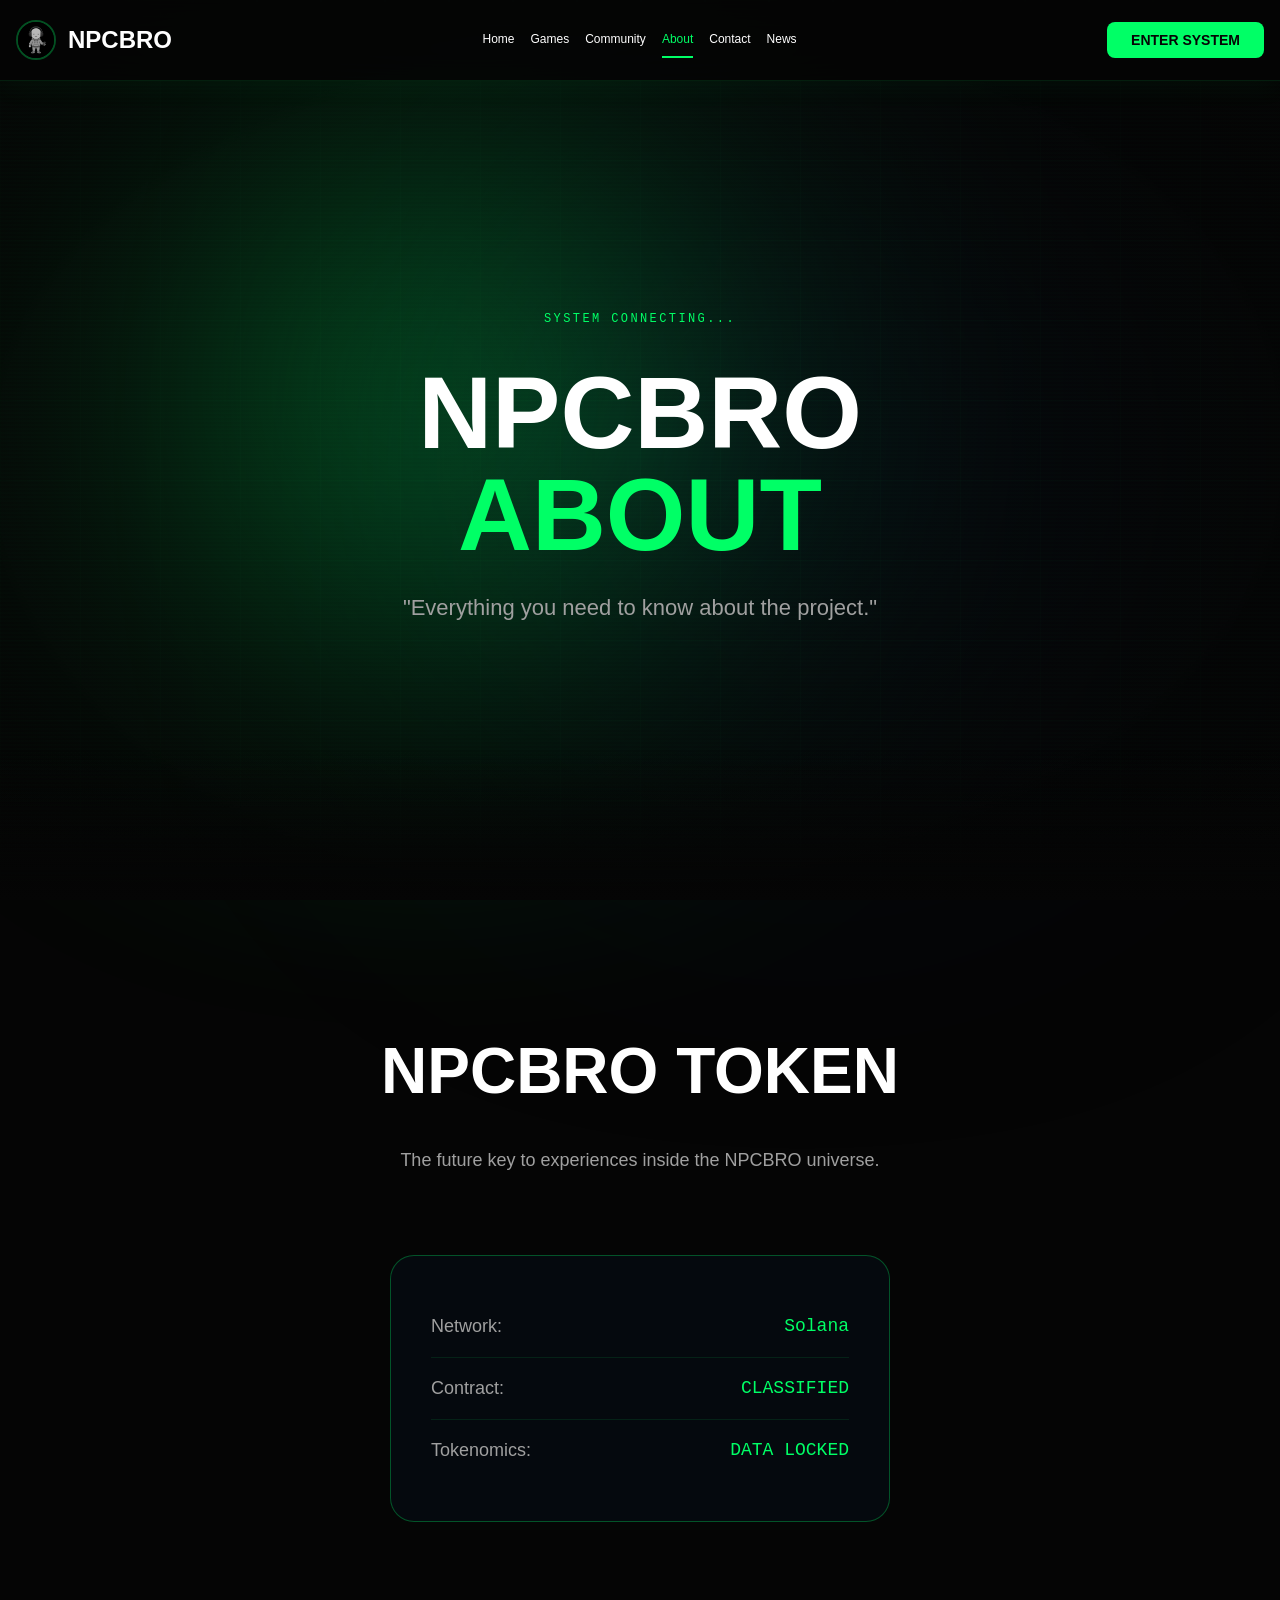
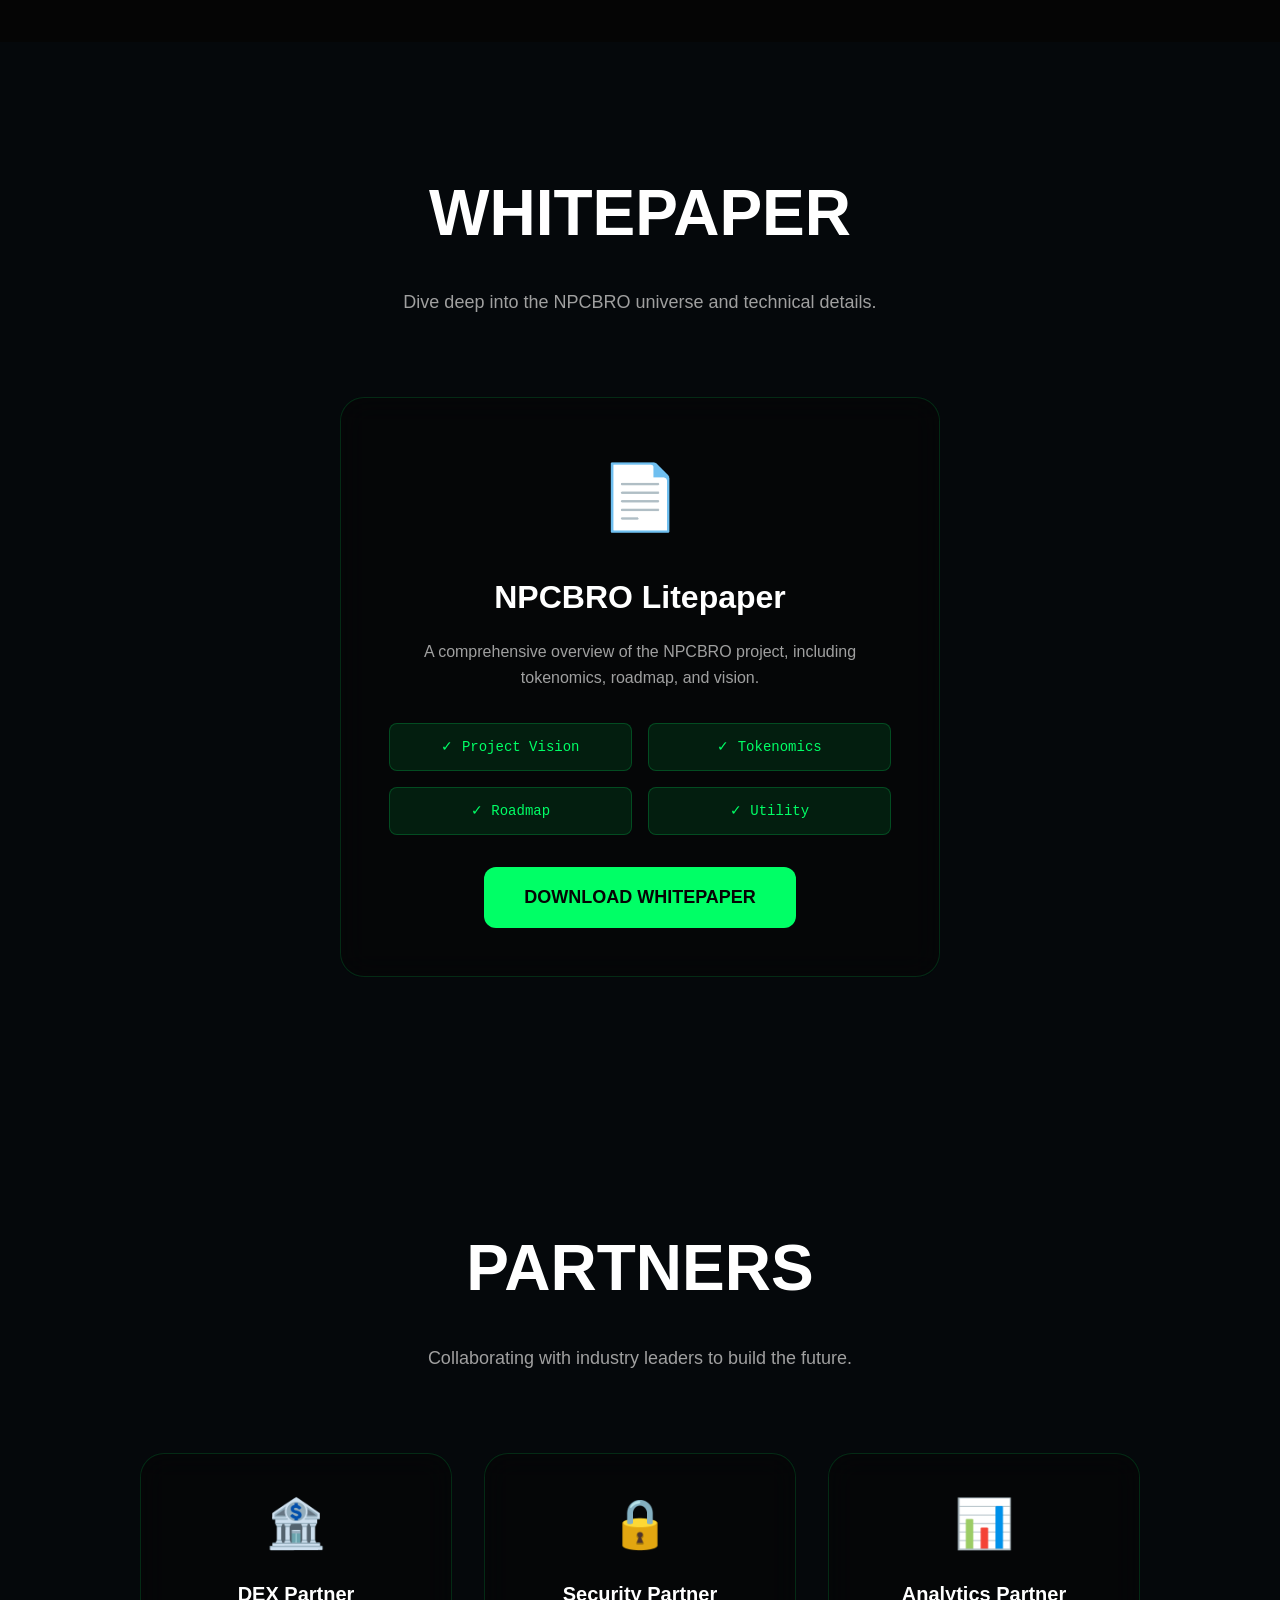
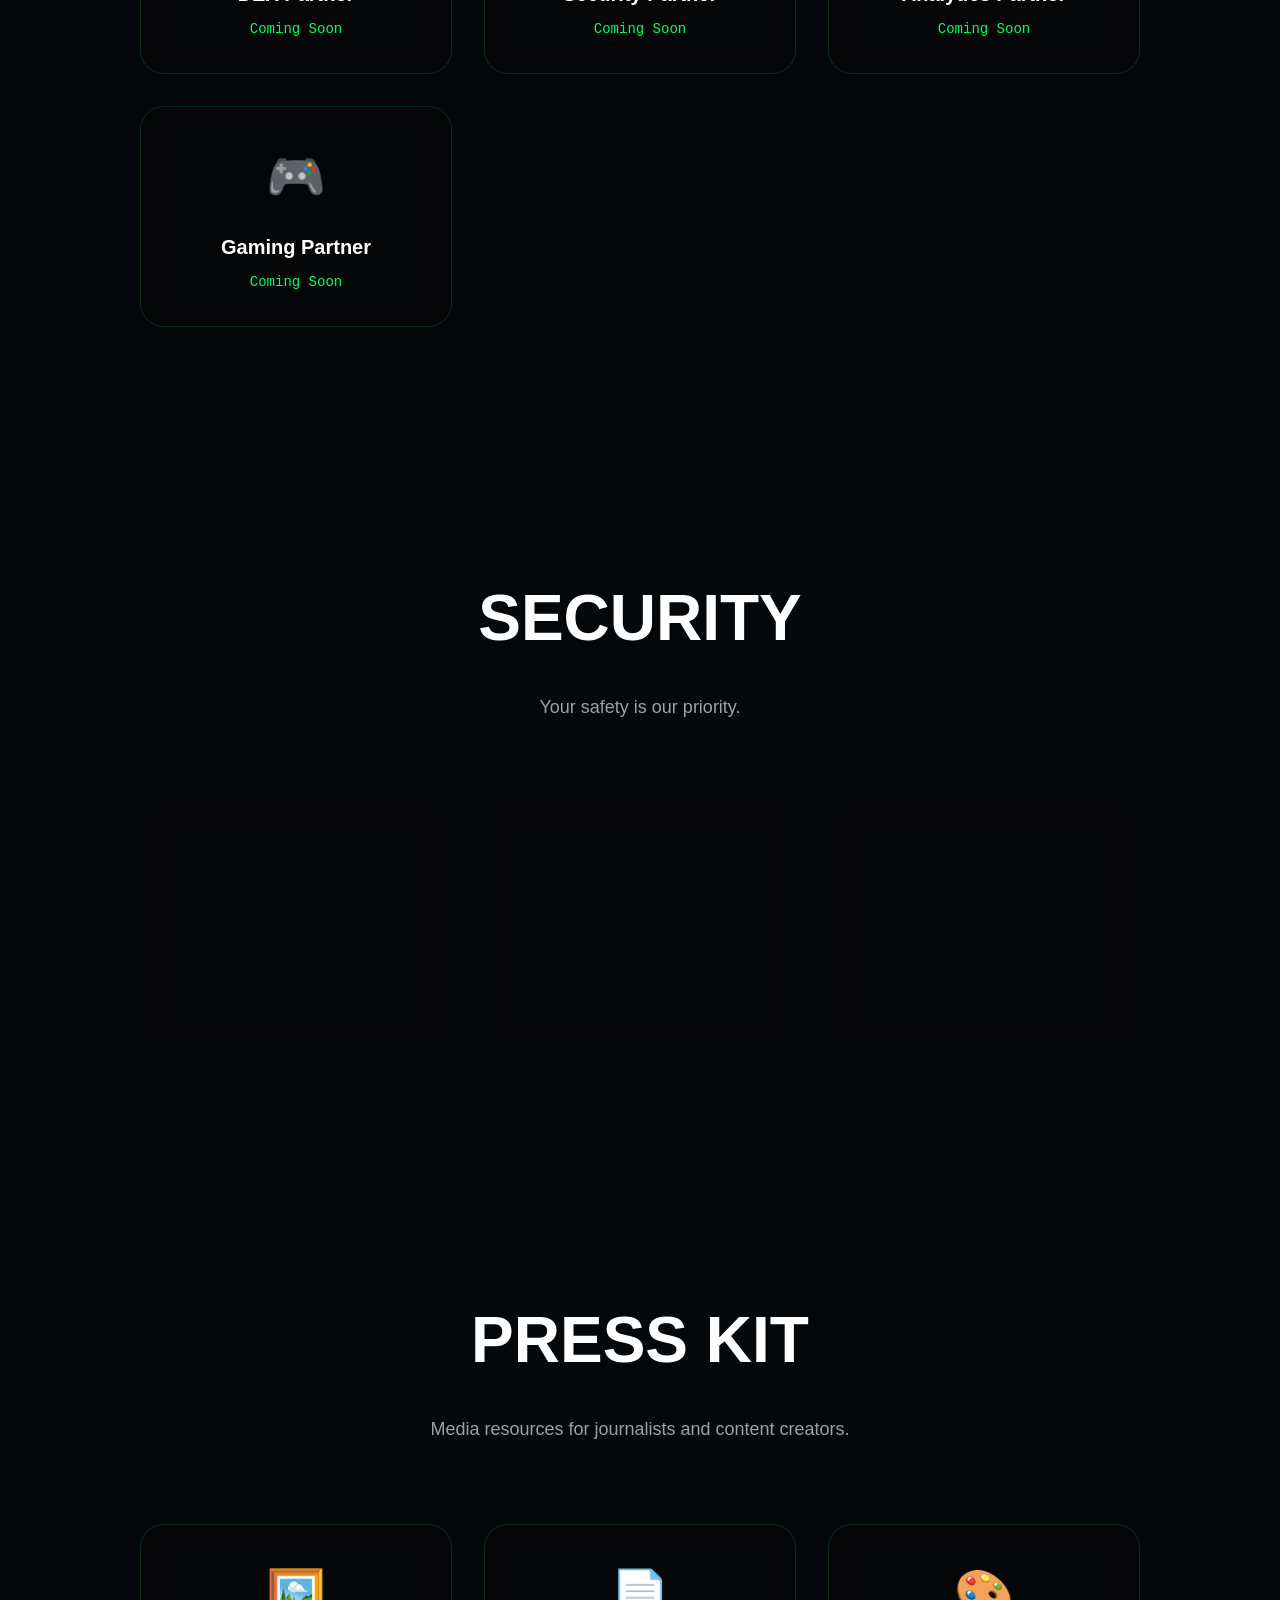
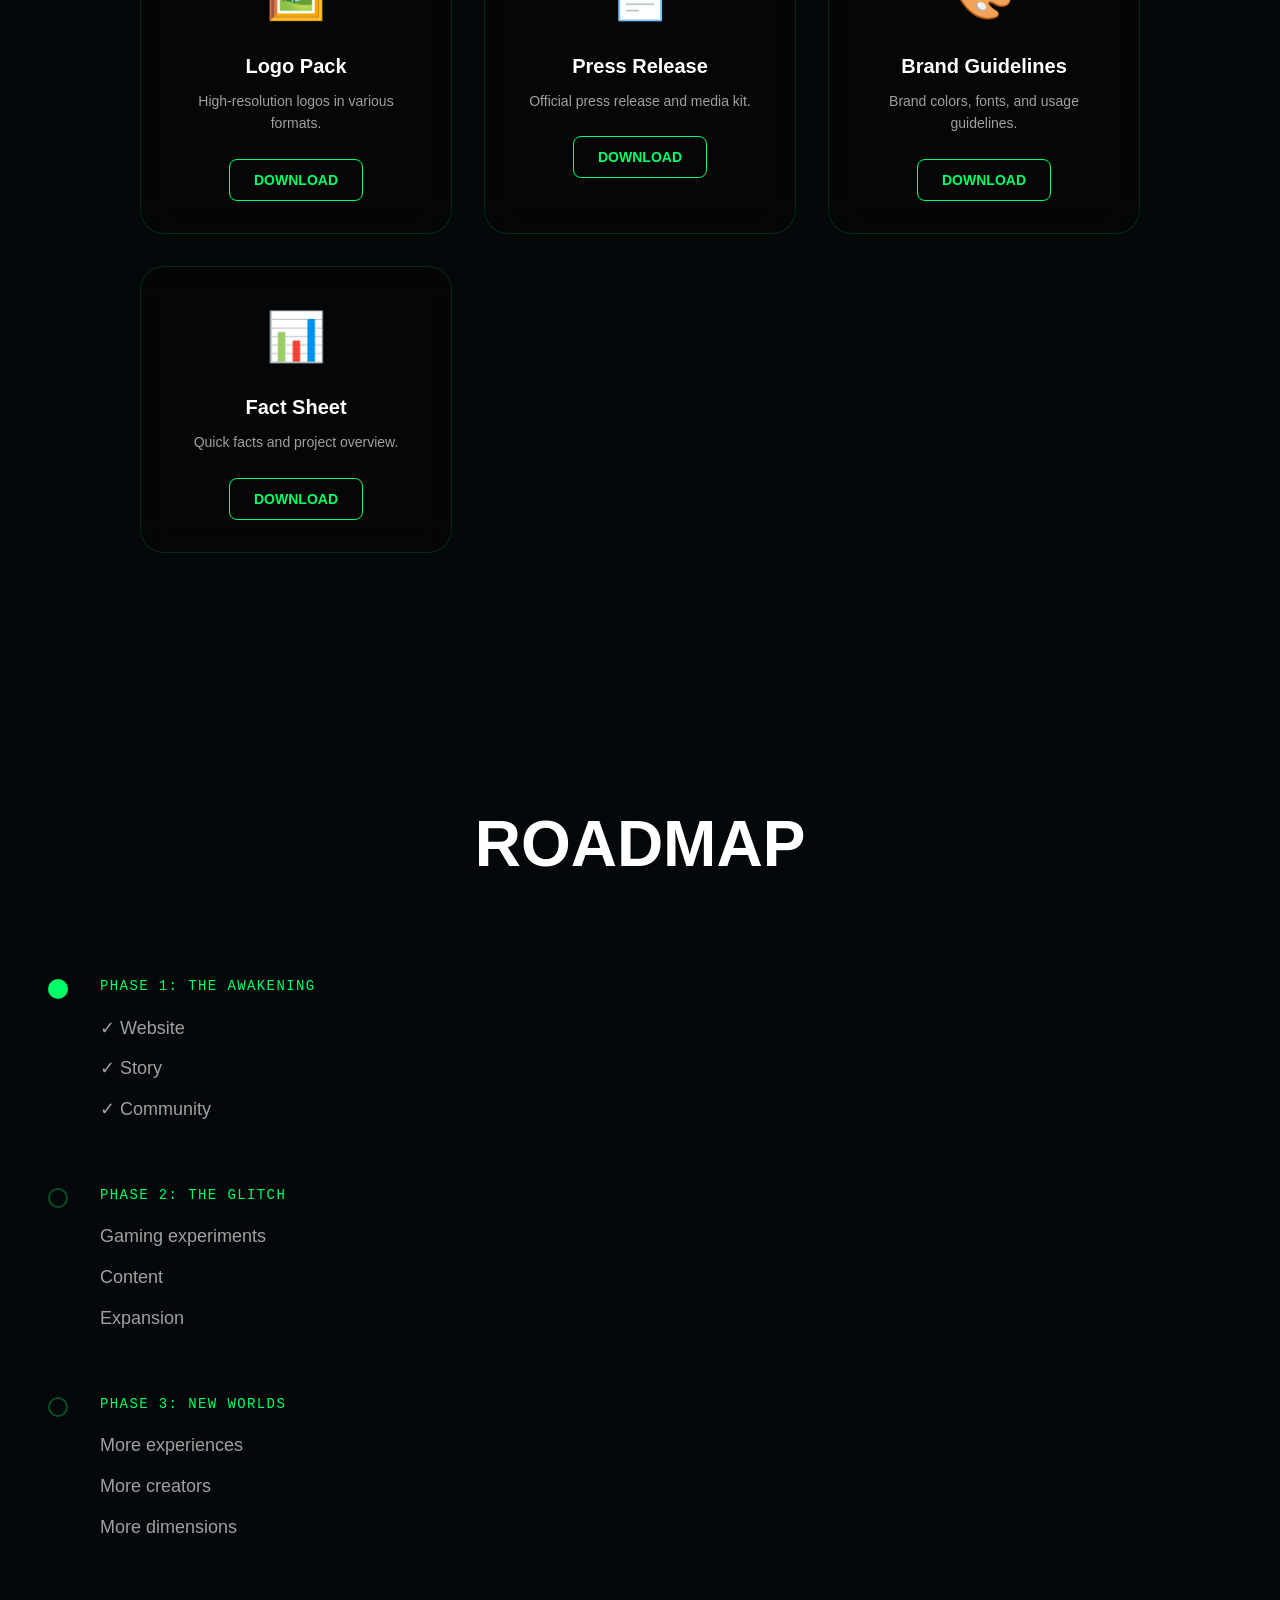
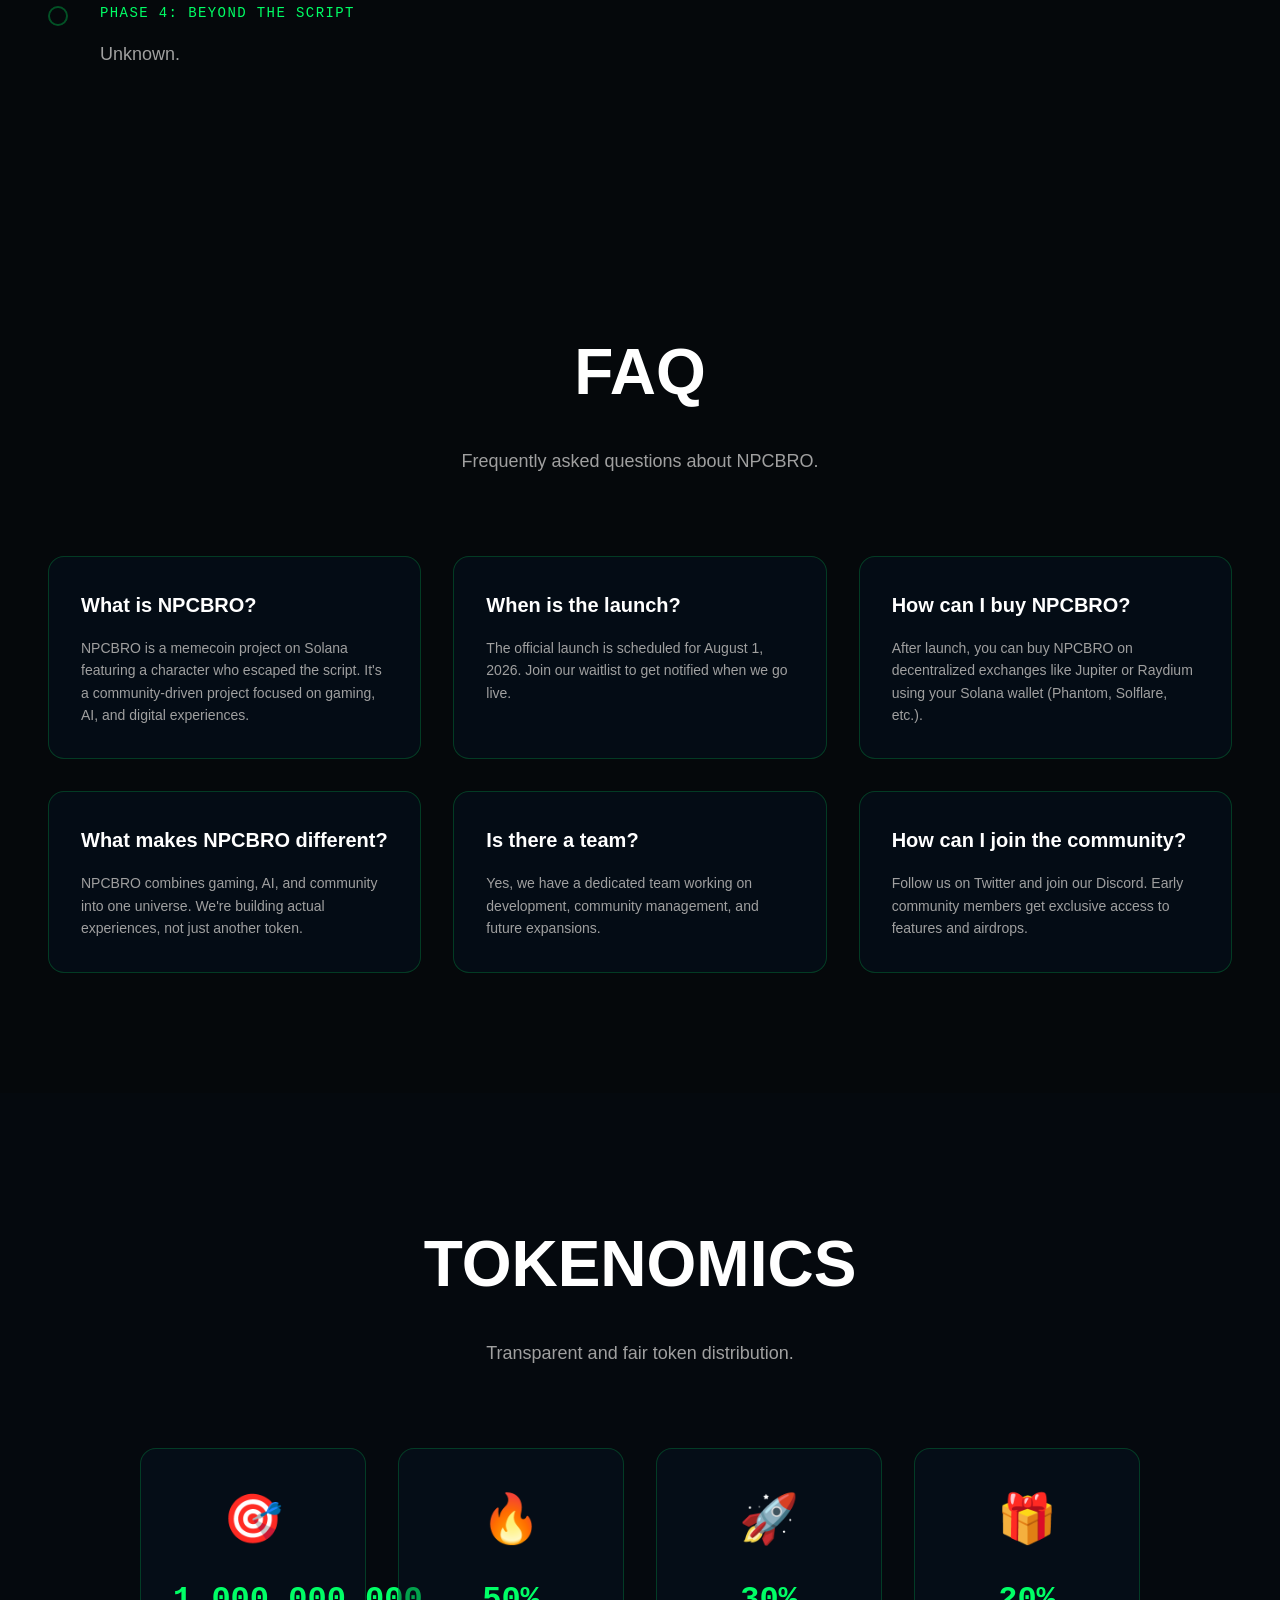
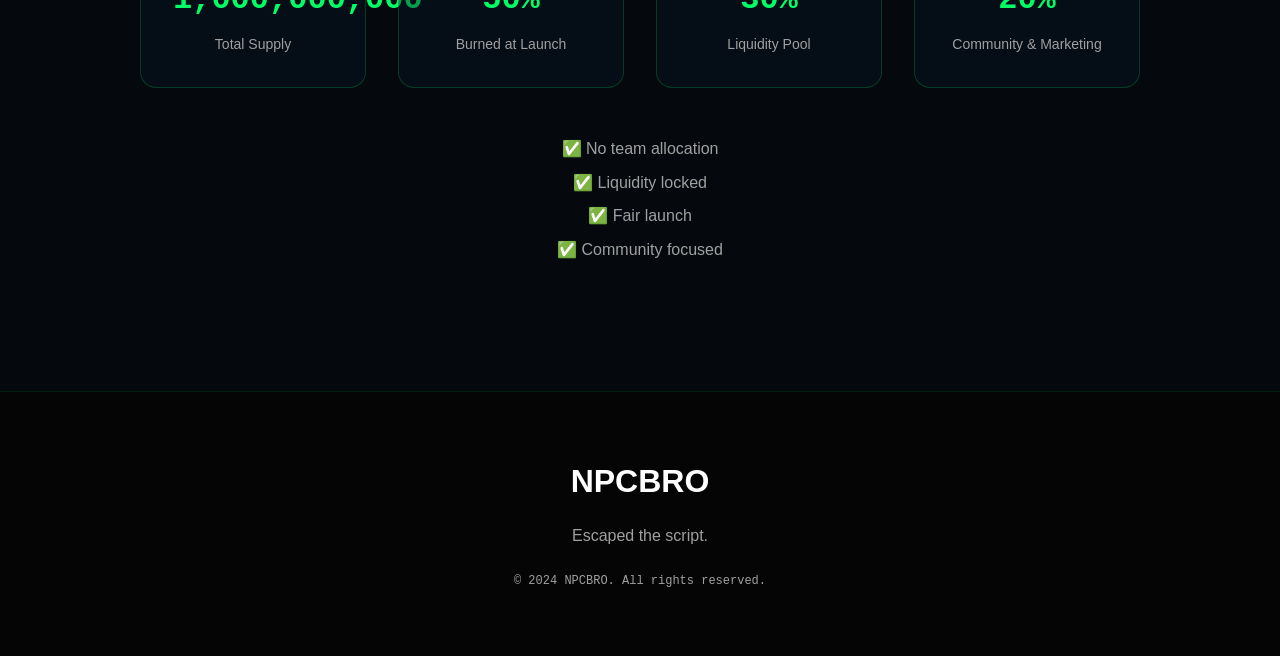
==== commit be668995: "Remove team link from navigation" ====
--- a/about.html
+++ b/about.html
@@ -34,7 +34,6 @@
                 <a href="games.html">Games</a>
                 <a href="community.html">Community</a>
                 <a href="about.html" class="active">About</a>
-                <a href="team.html">Team</a>
                 <a href="contact.html">Contact</a>
                 <a href="news.html">News</a>
             </div>
@@ -53,7 +52,6 @@
         <a href="games.html">Games</a>
         <a href="community.html">Community</a>
         <a href="about.html">About</a>
-        <a href="team.html">Team</a>
         <a href="contact.html">Contact</a>
         <a href="news.html">News</a>
         <div class="mobile-menu-buttons">
